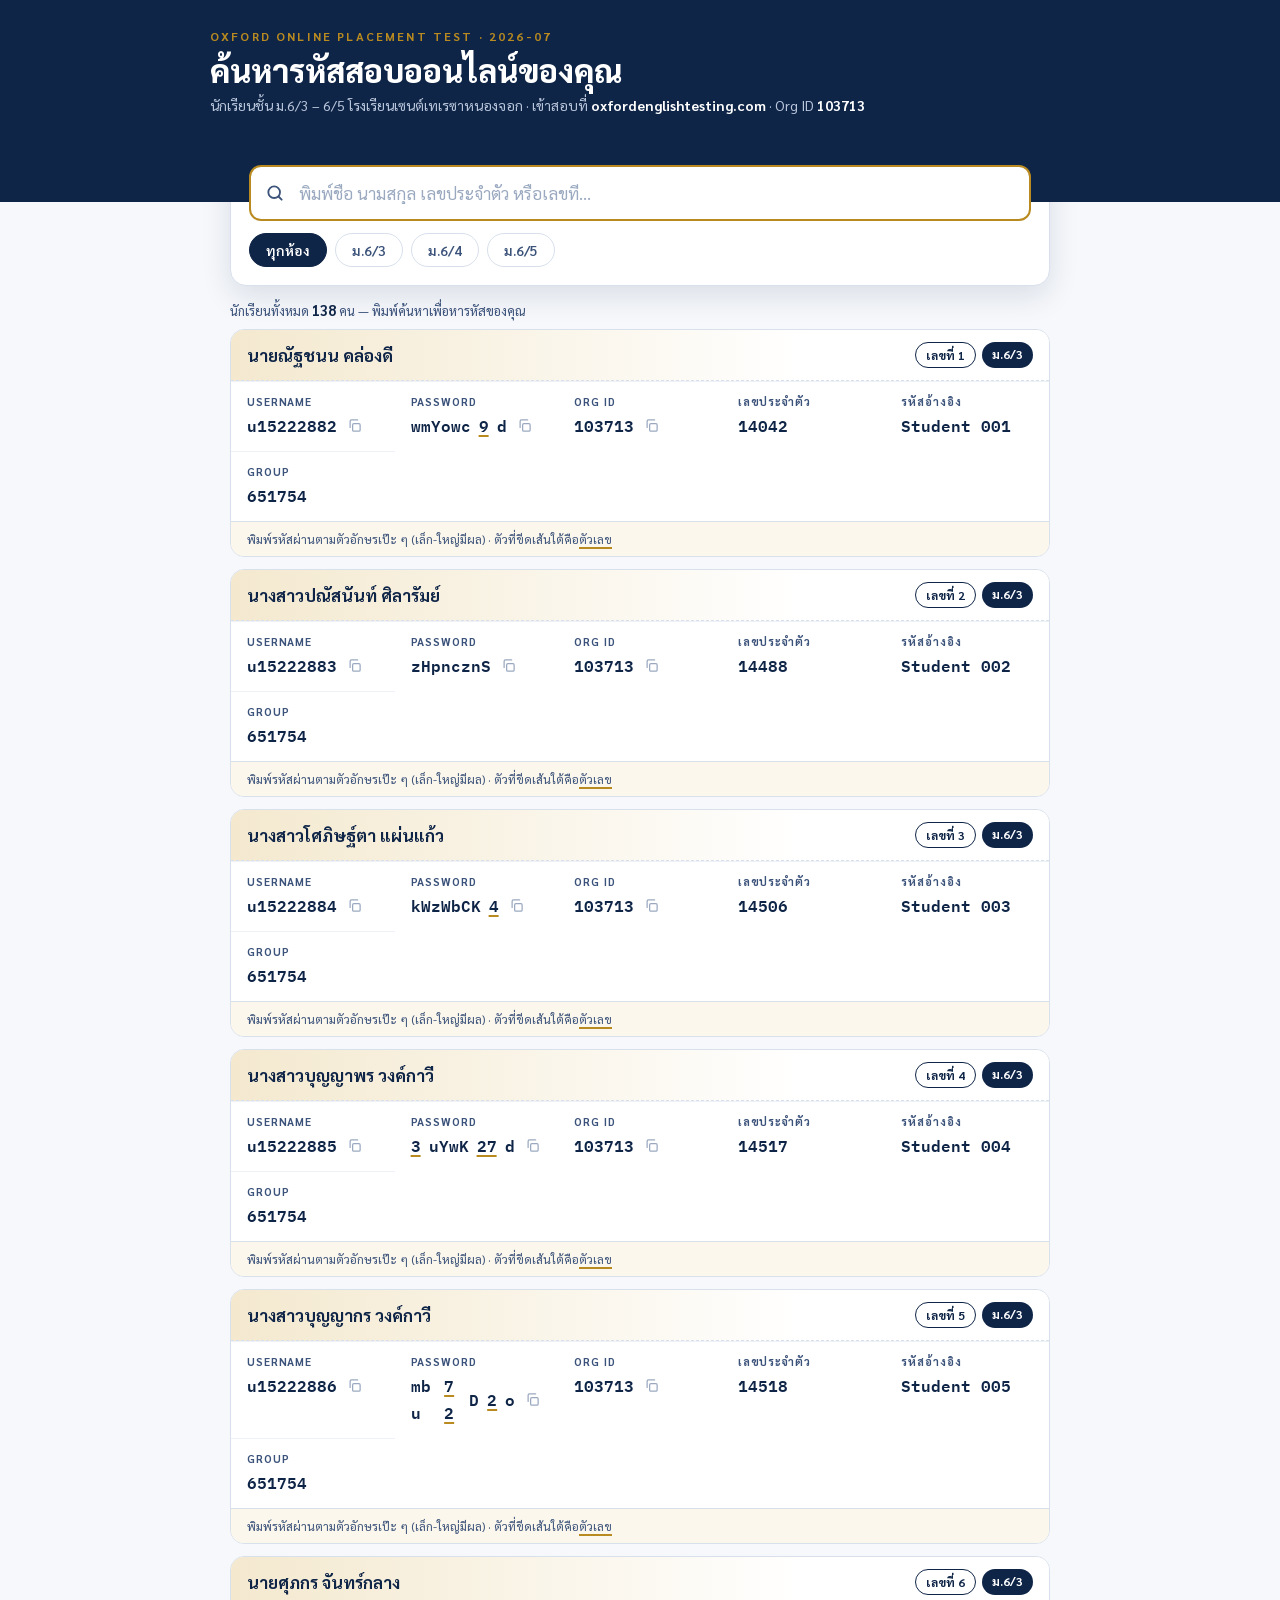
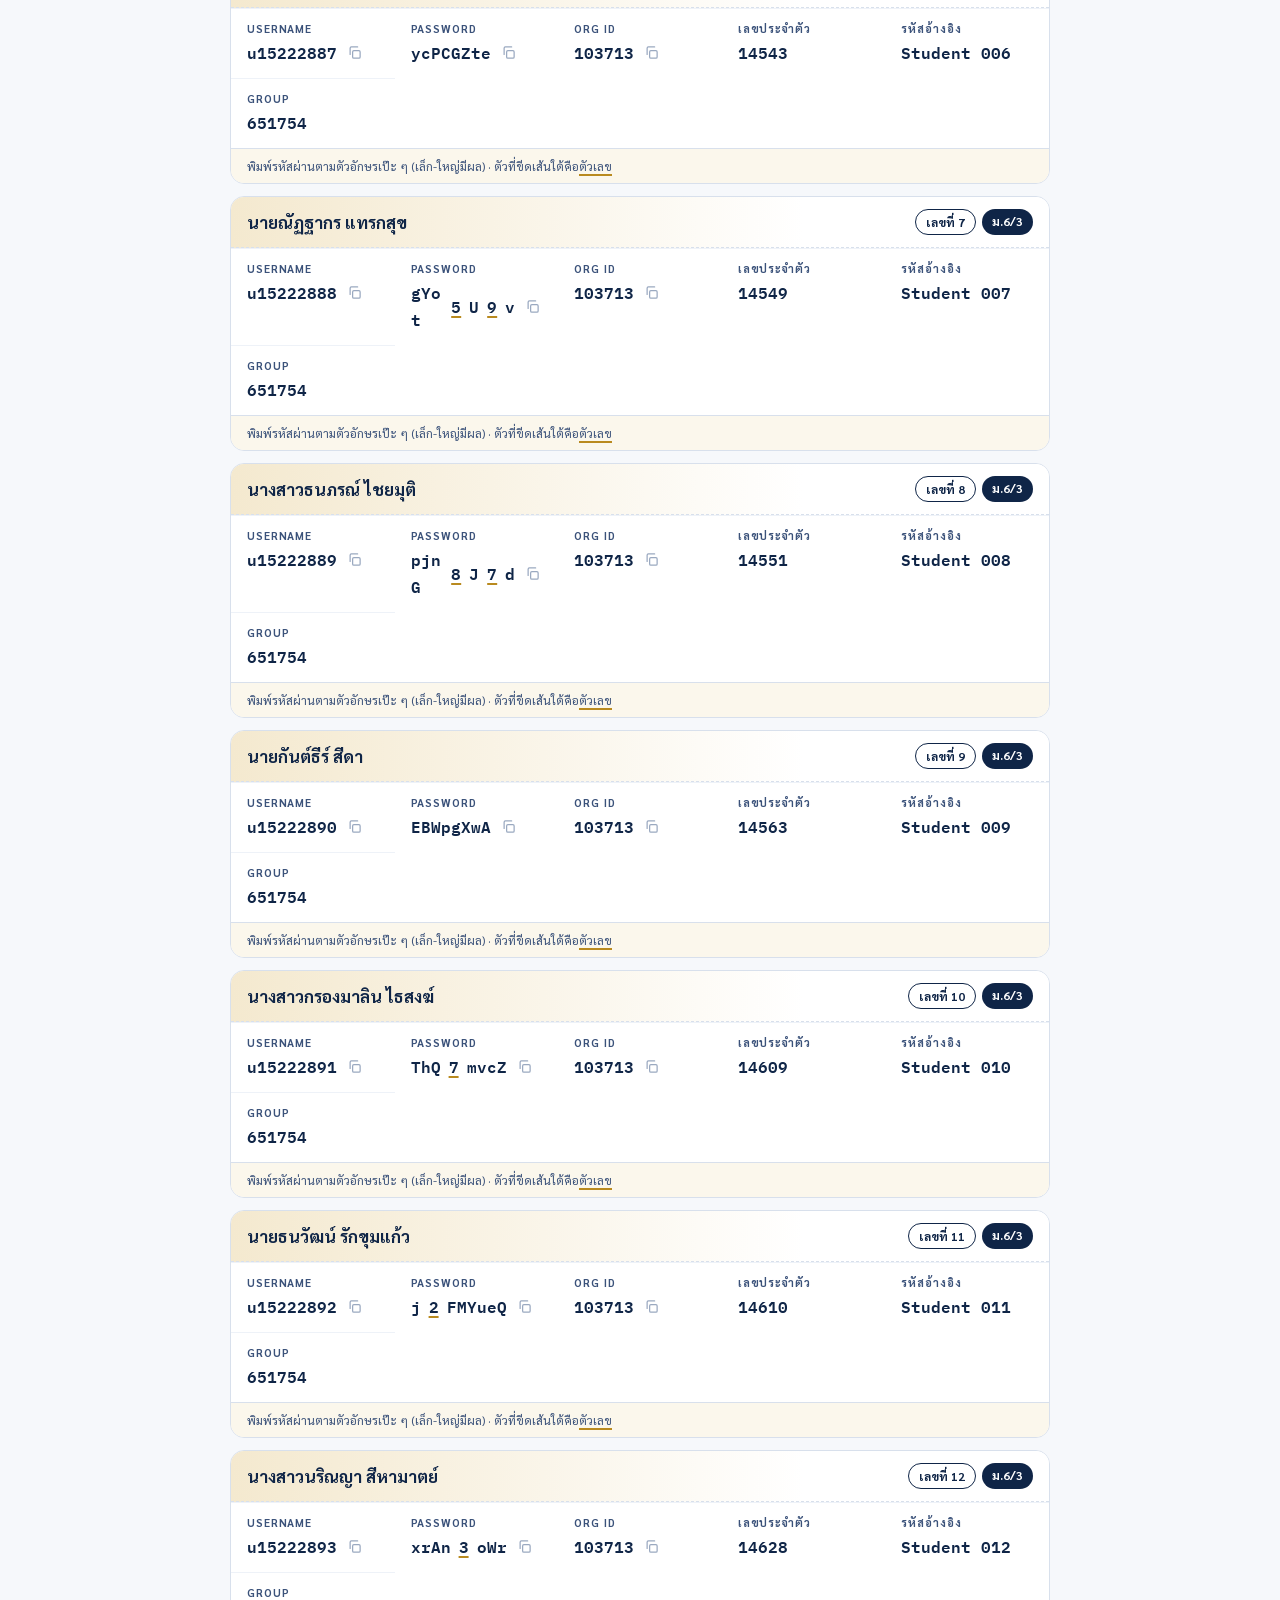
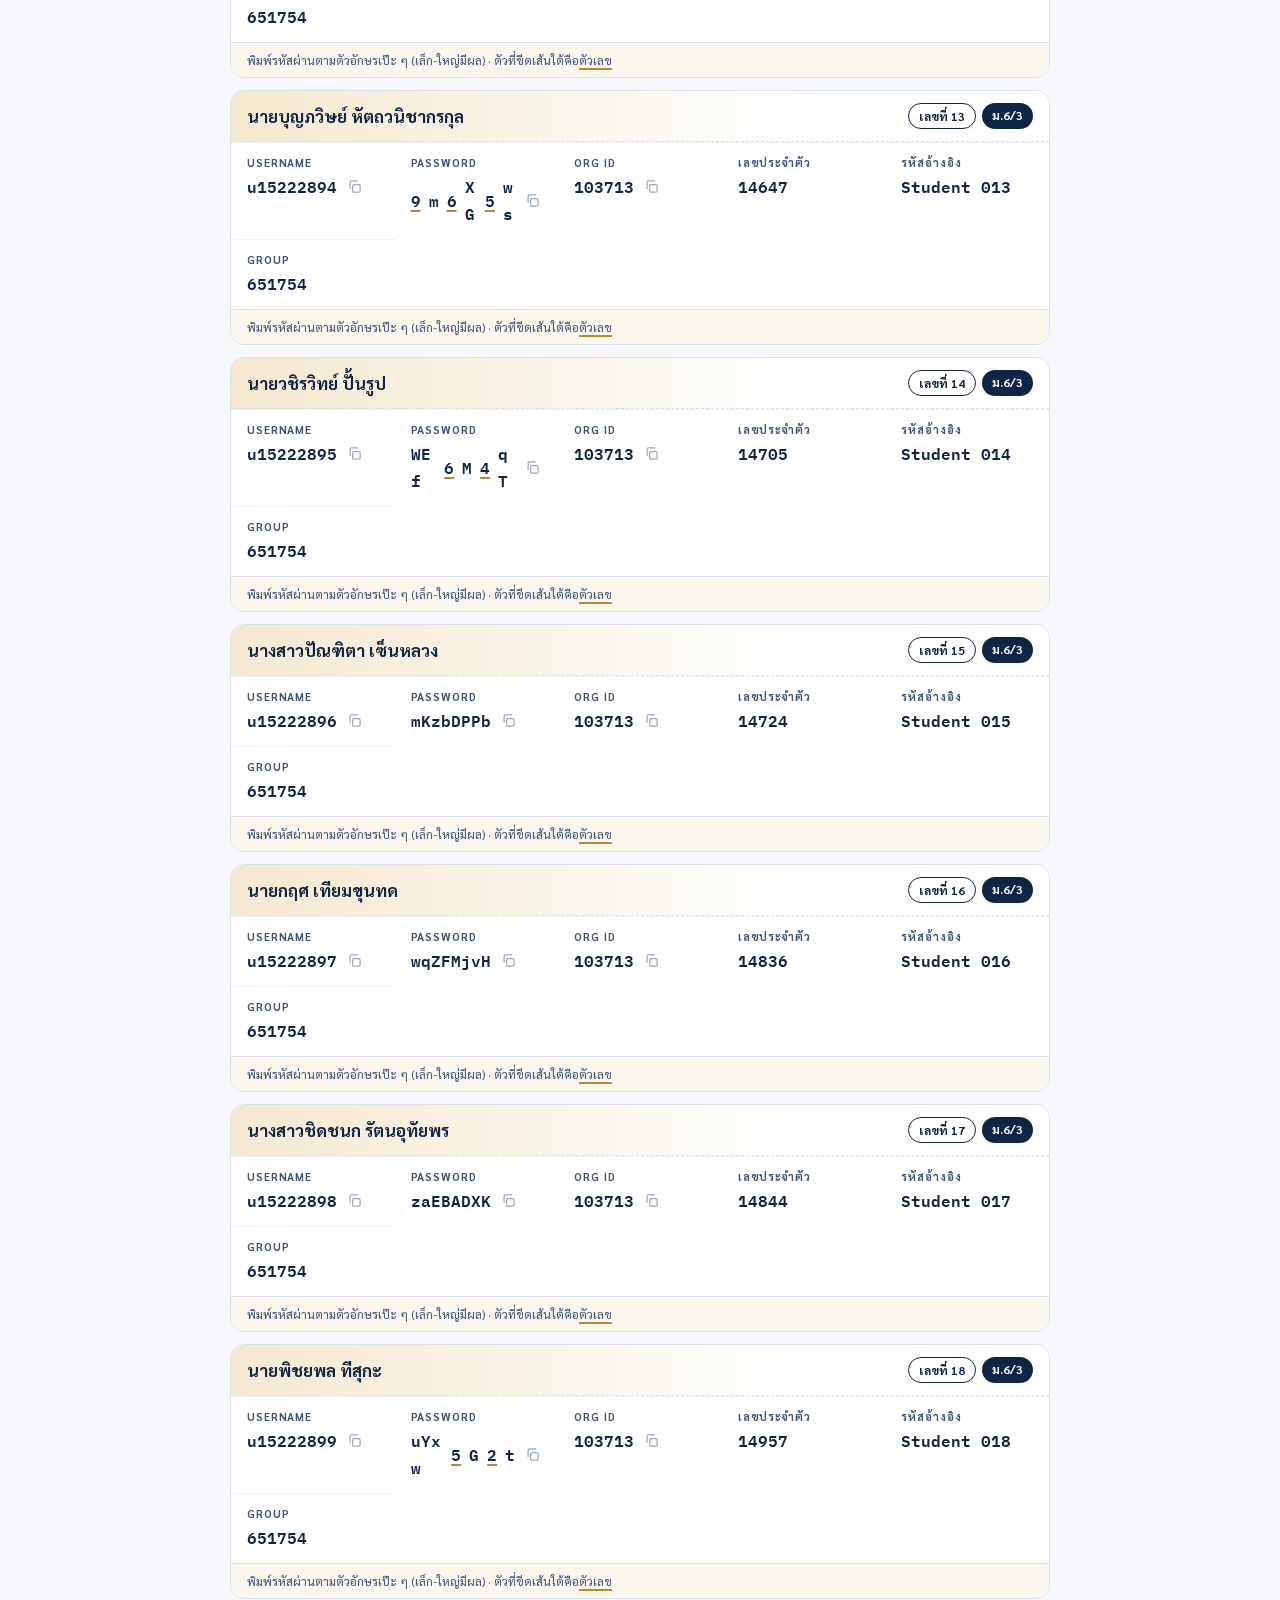
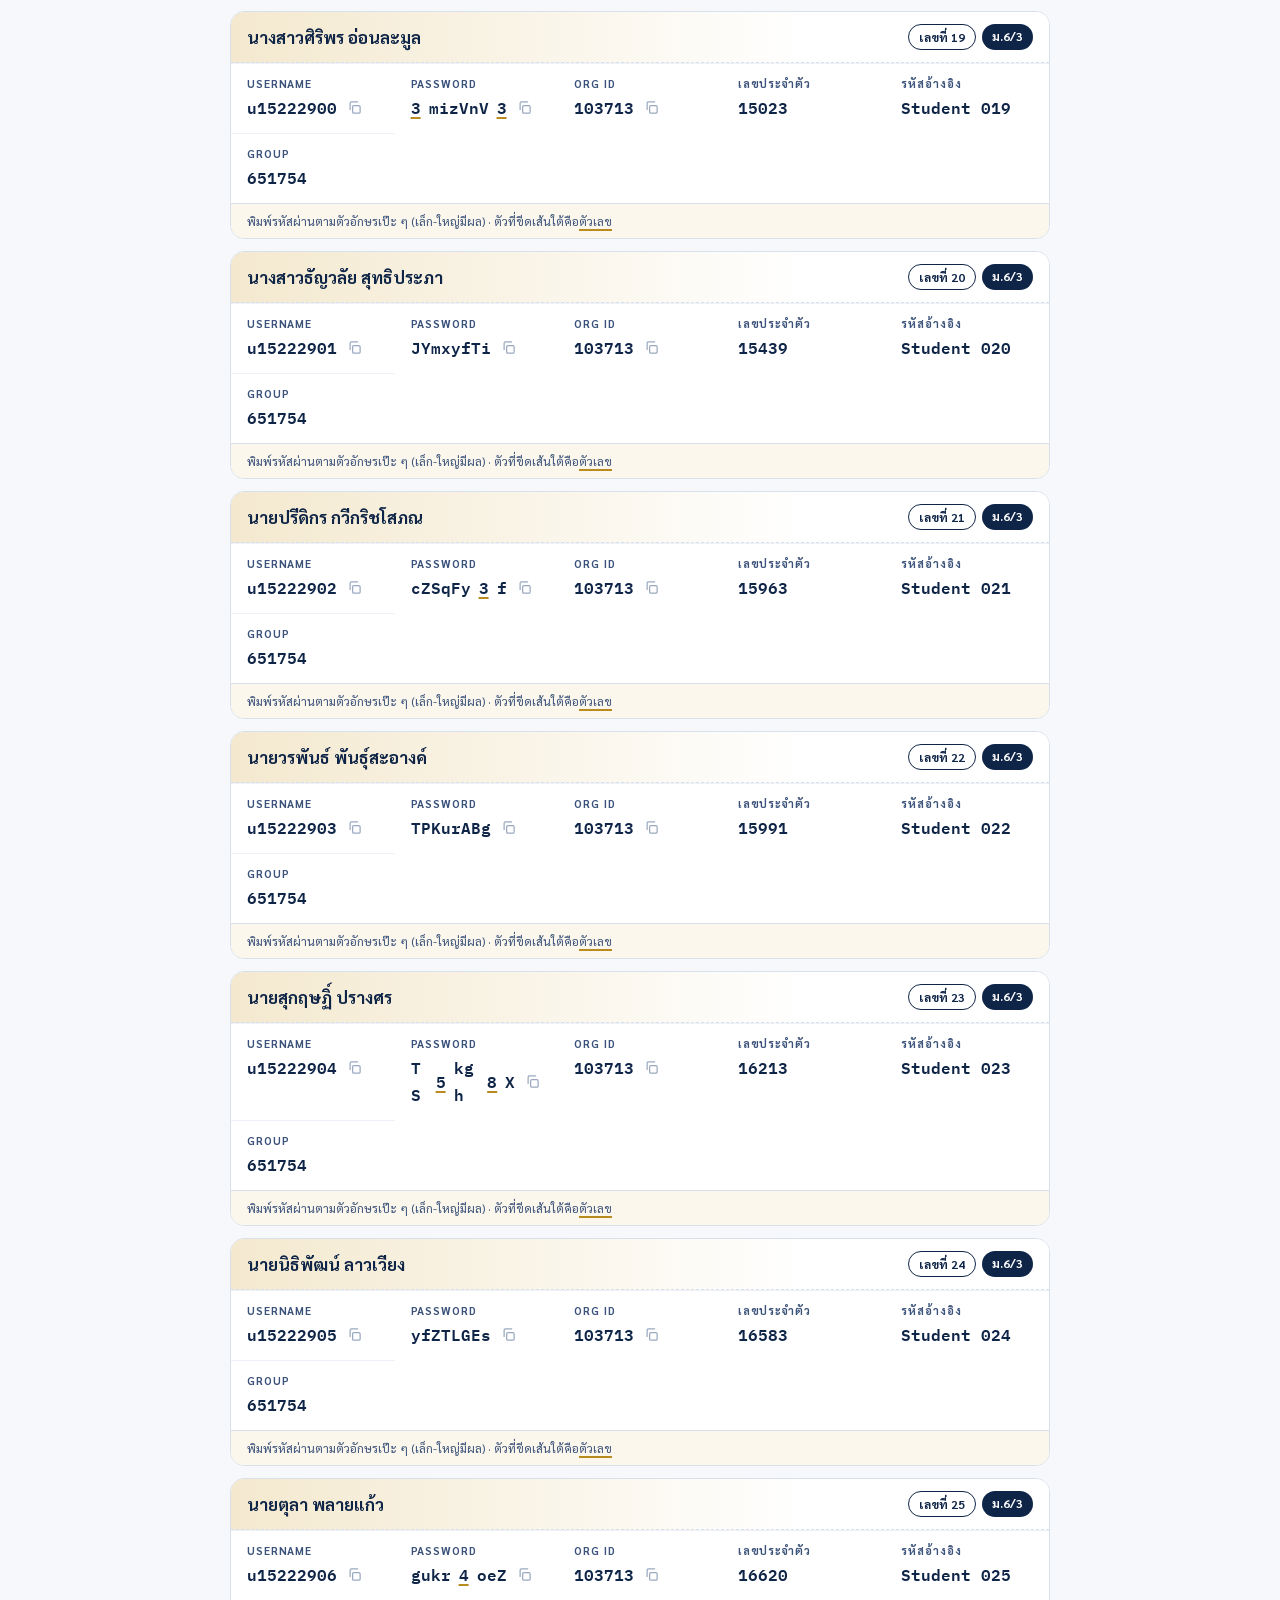
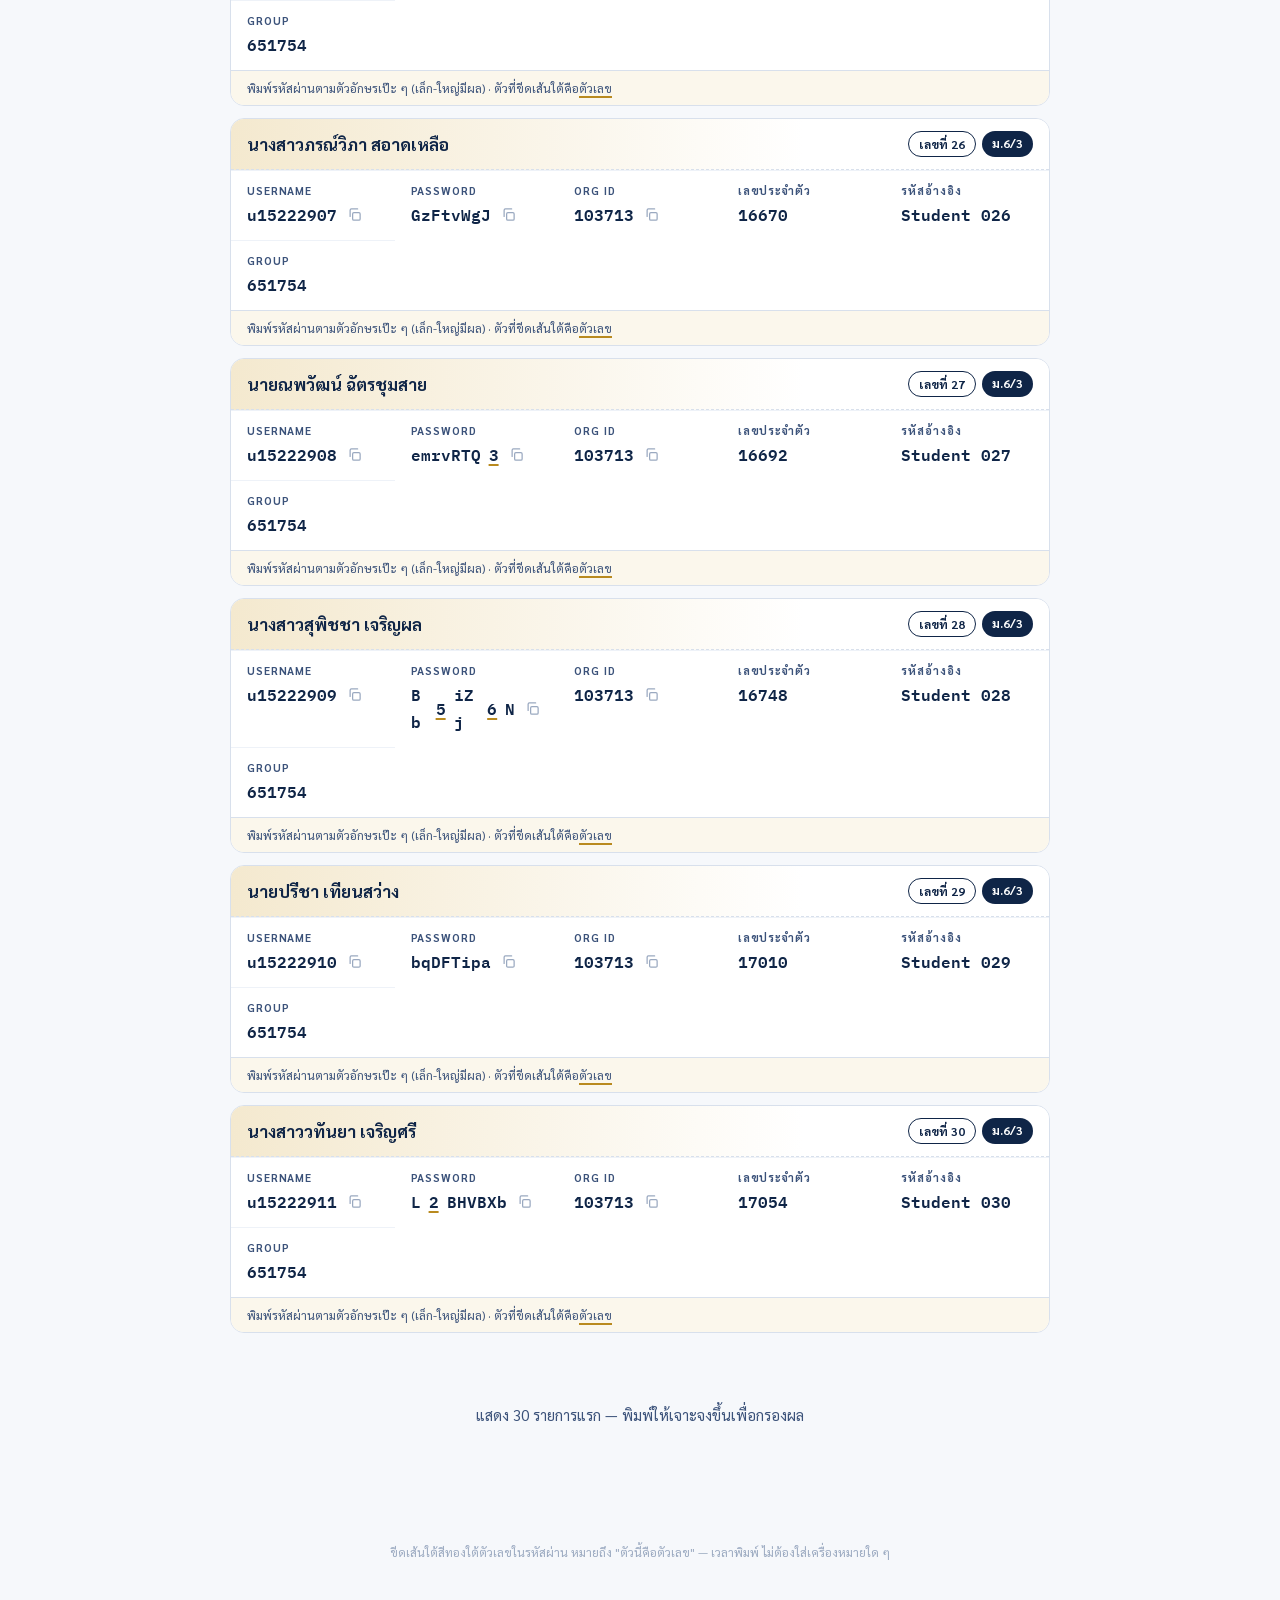
==== index.html @ 0b2f5b89 "Rename index.html.html to index.html" ====
<!DOCTYPE html>
<html lang="th">
<head>
<meta charset="UTF-8">
<meta name="viewport" content="width=device-width, initial-scale=1.0">
<title>ค้นหารหัสสอบออนไลน์ · ม.6 เซนต์เทเรซาหนองจอก</title>
<link rel="preconnect" href="https://fonts.googleapis.com">
<link href="https://fonts.googleapis.com/css2?family=Sarabun:wght@400;500;600;700;800&family=IBM+Plex+Mono:wght@500;600&display=swap" rel="stylesheet">
<style>
:root{
  --ink:#0F2547;         /* deep exam-hall navy */
  --ink-soft:#3B527A;
  --paper:#F6F8FB;       /* cool paper */
  --card:#FFFFFF;
  --line:#D8E0EC;
  --gold:#B98A1F;        /* school crest gold */
  --gold-soft:#F4E9CF;
  --teal:#0E7C7B;        /* status green-teal */
  --mono:'IBM Plex Mono',ui-monospace,monospace;
}
*{margin:0;padding:0;box-sizing:border-box}
body{font-family:'Sarabun',system-ui,sans-serif;background:var(--paper);color:var(--ink);min-height:100vh}
header{background:var(--ink);color:#fff;padding:28px 20px 88px;position:relative}
.head-inner{max-width:860px;margin:0 auto}
.eyebrow{font-size:12px;letter-spacing:.18em;color:var(--gold);font-weight:700;text-transform:uppercase;margin-bottom:6px}
h1{font-size:clamp(22px,4.5vw,32px);font-weight:800;line-height:1.25}
.sub{margin-top:6px;color:#B9C6DC;font-size:14px}
.sub b{color:#fff}
.search-wrap{max-width:860px;margin:-56px auto 0;padding:0 20px}
.search-card{background:var(--card);border:1px solid var(--line);border-radius:16px;box-shadow:0 10px 30px rgba(15,37,71,.12);padding:18px}
.search-box{position:relative}
.search-box svg{position:absolute;left:16px;top:50%;transform:translateY(-50%);color:var(--ink-soft)}
input#q{width:100%;padding:15px 16px 15px 48px;font-size:17px;font-family:inherit;border:2px solid var(--line);border-radius:12px;outline:none;transition:border-color .15s;color:var(--ink)}
input#q:focus{border-color:var(--gold)}
input#q::placeholder{color:#9AA9C0}
.chips{display:flex;gap:8px;margin-top:12px;flex-wrap:wrap}
.chip{border:1.5px solid var(--line);background:#fff;color:var(--ink-soft);border-radius:999px;padding:7px 16px;font-size:14px;font-weight:600;font-family:inherit;cursor:pointer;transition:all .12s}
.chip:hover{border-color:var(--gold)}
.chip.on{background:var(--ink);border-color:var(--ink);color:#fff}
.meta{max-width:860px;margin:14px auto 0;padding:0 20px;display:flex;justify-content:space-between;align-items:baseline}
.count{font-size:13px;color:var(--ink-soft)}
.count b{color:var(--ink);font-size:15px}
main{max-width:860px;margin:10px auto 60px;padding:0 20px;display:grid;gap:12px}
/* result = exam slip */
.slip{background:var(--card);border:1px solid var(--line);border-radius:14px;overflow:hidden;animation:pop .18s ease}
@keyframes pop{from{opacity:0;transform:translateY(4px)}to{opacity:1;transform:none}}
.slip-top{display:flex;justify-content:space-between;align-items:center;gap:10px;padding:12px 16px;background:linear-gradient(to right,var(--gold-soft),#fff 70%);border-bottom:1px dashed var(--line)}
.who{font-size:17px;font-weight:700}
.tags{display:flex;gap:6px;flex-shrink:0}
.tag{font-size:12px;font-weight:700;padding:4px 10px;border-radius:999px;background:var(--ink);color:#fff;white-space:nowrap}
.tag.no{background:#fff;color:var(--ink);border:1.5px solid var(--ink)}
.slip-body{display:grid;grid-template-columns:repeat(auto-fit,minmax(150px,1fr));gap:0}
.field{padding:12px 16px;border-top:1px solid #EEF2F8}
.field .lbl{font-size:11px;letter-spacing:.08em;text-transform:uppercase;color:var(--ink-soft);font-weight:700;margin-bottom:3px}
.field .val{font-family:var(--mono);font-size:16px;font-weight:600;word-break:break-all;display:flex;align-items:center;gap:8px}
.val u{text-decoration-color:var(--gold);text-decoration-thickness:2px;text-underline-offset:3px}
.copy{border:none;background:none;cursor:pointer;color:#9AA9C0;padding:2px;border-radius:6px;display:inline-flex;transition:color .12s}
.copy:hover{color:var(--gold)}
.copy.done{color:var(--teal)}
.hint{font-size:12px;color:var(--ink-soft);padding:9px 16px;background:#FBF7EC;border-top:1px solid var(--line)}
.hint u{text-decoration-color:var(--gold);text-decoration-thickness:2px;text-underline-offset:3px}
.empty{text-align:center;padding:60px 20px;color:var(--ink-soft)}
.empty .big{font-size:40px;margin-bottom:10px}
.empty p{font-size:15px}
footer{text-align:center;font-size:12px;color:#9AA9C0;padding:0 20px 40px}
footer a{color:var(--ink-soft)}
@media (prefers-reduced-motion:reduce){.slip{animation:none}}
@media (max-width:520px){
  .slip-top{flex-direction:column;align-items:flex-start}
  .slip-body{grid-template-columns:1fr 1fr}
}
</style>
</head>
<body>
<header>
  <div class="head-inner">
    <div class="eyebrow">Oxford Online Placement Test · 2026-07</div>
    <h1>ค้นหารหัสสอบออนไลน์ของคุณ</h1>
    <div class="sub">นักเรียนชั้น ม.6/3 – 6/5 โรงเรียนเซนต์เทเรซาหนองจอก · เข้าสอบที่ <b>oxfordenglishtesting.com</b> · Org ID <b>103713</b></div>
  </div>
</header>

<div class="search-wrap">
  <div class="search-card">
    <div class="search-box">
      <svg width="20" height="20" viewBox="0 0 24 24" fill="none" stroke="currentColor" stroke-width="2.2" stroke-linecap="round"><circle cx="11" cy="11" r="7"/><path d="m20 20-3.5-3.5"/></svg>
      <input id="q" type="search" placeholder="พิมพ์ชื่อ นามสกุล เลขประจำตัว หรือเลขที่…" autocomplete="off" autofocus>
    </div>
    <div class="chips" id="chips">
      <button class="chip on" data-room="">ทุกห้อง</button>
      <button class="chip" data-room="ม.6/3">ม.6/3</button>
      <button class="chip" data-room="ม.6/4">ม.6/4</button>
      <button class="chip" data-room="ม.6/5">ม.6/5</button>
    </div>
  </div>
</div>

<div class="meta"><div class="count" id="count"></div></div>
<main id="results"></main>
<footer>ขีดเส้นใต้สีทองใต้ตัวเลขในรหัสผ่าน หมายถึง "ตัวนี้คือตัวเลข" — เวลาพิมพ์ ไม่ต้องใส่เครื่องหมายใด ๆ</footer>

<script>
const DATA = [{"room": "ม.6/3", "no": 1, "ref": "Student 001", "group": "651754", "user": "u15222882", "pwd": "wmYowc9d", "org": "103713", "sid": "14042", "name": "นายณัฐชนน", "surname": "คล่องดี"}, {"room": "ม.6/3", "no": 2, "ref": "Student 002", "group": "651754", "user": "u15222883", "pwd": "zHpncznS", "org": "103713", "sid": "14488", "name": "นางสาวปณัสนันท์", "surname": "ศิลารัมย์"}, {"room": "ม.6/3", "no": 3, "ref": "Student 003", "group": "651754", "user": "u15222884", "pwd": "kWzWbCK4", "org": "103713", "sid": "14506", "name": "นางสาวโศภิษฐ์ตา", "surname": "แผ่นแก้ว"}, {"room": "ม.6/3", "no": 4, "ref": "Student 004", "group": "651754", "user": "u15222885", "pwd": "3uYwK27d", "org": "103713", "sid": "14517", "name": "นางสาวบุญญาพร", "surname": "วงค์กาวี"}, {"room": "ม.6/3", "no": 5, "ref": "Student 005", "group": "651754", "user": "u15222886", "pwd": "mbu72D2o", "org": "103713", "sid": "14518", "name": "นางสาวบุญญากร", "surname": "วงค์กาวี"}, {"room": "ม.6/3", "no": 6, "ref": "Student 006", "group": "651754", "user": "u15222887", "pwd": "ycPCGZte", "org": "103713", "sid": "14543", "name": "นายศุภกร", "surname": "จันทร์กลาง"}, {"room": "ม.6/3", "no": 7, "ref": "Student 007", "group": "651754", "user": "u15222888", "pwd": "gYot5U9v", "org": "103713", "sid": "14549", "name": "นายณัฏฐากร", "surname": "แทรกสุข"}, {"room": "ม.6/3", "no": 8, "ref": "Student 008", "group": "651754", "user": "u15222889", "pwd": "pjnG8J7d", "org": "103713", "sid": "14551", "name": "นางสาวธนภรณ์", "surname": "ไชยมุติ"}, {"room": "ม.6/3", "no": 9, "ref": "Student 009", "group": "651754", "user": "u15222890", "pwd": "EBWpgXwA", "org": "103713", "sid": "14563", "name": "นายกันต์ธีร์", "surname": "สีดา"}, {"room": "ม.6/3", "no": 10, "ref": "Student 010", "group": "651754", "user": "u15222891", "pwd": "ThQ7mvcZ", "org": "103713", "sid": "14609", "name": "นางสาวกรองมาลิน", "surname": "ไธสงฆ์"}, {"room": "ม.6/3", "no": 11, "ref": "Student 011", "group": "651754", "user": "u15222892", "pwd": "j2FMYueQ", "org": "103713", "sid": "14610", "name": "นายธนวัฒน์", "surname": "รักขุมแก้ว"}, {"room": "ม.6/3", "no": 12, "ref": "Student 012", "group": "651754", "user": "u15222893", "pwd": "xrAn3oWr", "org": "103713", "sid": "14628", "name": "นางสาวนริณญา", "surname": "สีหามาตย์"}, {"room": "ม.6/3", "no": 13, "ref": "Student 013", "group": "651754", "user": "u15222894", "pwd": "9m6XG5ws", "org": "103713", "sid": "14647", "name": "นายบุญภวิษย์", "surname": "หัตถวนิชากรกุล"}, {"room": "ม.6/3", "no": 14, "ref": "Student 014", "group": "651754", "user": "u15222895", "pwd": "WEf6M4qT", "org": "103713", "sid": "14705", "name": "นายวชิรวิทย์", "surname": "ปั้นรูป"}, {"room": "ม.6/3", "no": 15, "ref": "Student 015", "group": "651754", "user": "u15222896", "pwd": "mKzbDPPb", "org": "103713", "sid": "14724", "name": "นางสาวปัณฑิตา", "surname": "เซ็นหลวง"}, {"room": "ม.6/3", "no": 16, "ref": "Student 016", "group": "651754", "user": "u15222897", "pwd": "wqZFMjvH", "org": "103713", "sid": "14836", "name": "นายกฤศ", "surname": "เทียมขุนทด"}, {"room": "ม.6/3", "no": 17, "ref": "Student 017", "group": "651754", "user": "u15222898", "pwd": "zaEBADXK", "org": "103713", "sid": "14844", "name": "นางสาวชิดชนก", "surname": "รัตนอุทัยพร"}, {"room": "ม.6/3", "no": 18, "ref": "Student 018", "group": "651754", "user": "u15222899", "pwd": "uYxw5G2t", "org": "103713", "sid": "14957", "name": "นายพิชยพล", "surname": "ทีสุกะ"}, {"room": "ม.6/3", "no": 19, "ref": "Student 019", "group": "651754", "user": "u15222900", "pwd": "3mizVnV3", "org": "103713", "sid": "15023", "name": "นางสาวศิริพร", "surname": "อ่อนละมูล"}, {"room": "ม.6/3", "no": 20, "ref": "Student 020", "group": "651754", "user": "u15222901", "pwd": "JYmxyfTi", "org": "103713", "sid": "15439", "name": "นางสาวธัญวลัย", "surname": "สุทธิประภา"}, {"room": "ม.6/3", "no": 21, "ref": "Student 021", "group": "651754", "user": "u15222902", "pwd": "cZSqFy3f", "org": "103713", "sid": "15963", "name": "นายปรีดิกร", "surname": "กวีกริชโสภณ"}, {"room": "ม.6/3", "no": 22, "ref": "Student 022", "group": "651754", "user": "u15222903", "pwd": "TPKurABg", "org": "103713", "sid": "15991", "name": "นายวรพันธ์", "surname": "พันธุ์สะอางค์"}, {"room": "ม.6/3", "no": 23, "ref": "Student 023", "group": "651754", "user": "u15222904", "pwd": "TS5kgh8X", "org": "103713", "sid": "16213", "name": "นายสุกฤษฏิ์", "surname": "ปรางศร"}, {"room": "ม.6/3", "no": 24, "ref": "Student 024", "group": "651754", "user": "u15222905", "pwd": "yfZTLGEs", "org": "103713", "sid": "16583", "name": "นายนิธิพัฒน์", "surname": "ลาวเวียง"}, {"room": "ม.6/3", "no": 25, "ref": "Student 025", "group": "651754", "user": "u15222906", "pwd": "gukr4oeZ", "org": "103713", "sid": "16620", "name": "นายตุลา", "surname": "พลายแก้ว"}, {"room": "ม.6/3", "no": 26, "ref": "Student 026", "group": "651754", "user": "u15222907", "pwd": "GzFtvWgJ", "org": "103713", "sid": "16670", "name": "นางสาวภรณ์วิภา", "surname": "สอาดเหลือ"}, {"room": "ม.6/3", "no": 27, "ref": "Student 027", "group": "651754", "user": "u15222908", "pwd": "emrvRTQ3", "org": "103713", "sid": "16692", "name": "นายณพวัฒน์", "surname": "ฉัตรชุมสาย"}, {"room": "ม.6/3", "no": 28, "ref": "Student 028", "group": "651754", "user": "u15222909", "pwd": "Bb5iZj6N", "org": "103713", "sid": "16748", "name": "นางสาวสุพิชชา", "surname": "เจริญผล"}, {"room": "ม.6/3", "no": 29, "ref": "Student 029", "group": "651754", "user": "u15222910", "pwd": "bqDFTipa", "org": "103713", "sid": "17010", "name": "นายปรีชา", "surname": "เทียนสว่าง"}, {"room": "ม.6/3", "no": 30, "ref": "Student 030", "group": "651754", "user": "u15222911", "pwd": "L2BHVBXb", "org": "103713", "sid": "17054", "name": "นางสาววทันยา", "surname": "เจริญศรี"}, {"room": "ม.6/3", "no": 31, "ref": "Student 031", "group": "651754", "user": "u15222912", "pwd": "G4L8itZS", "org": "103713", "sid": "17544", "name": "นายชัชนันท์", "surname": "ยาวิชัย"}, {"room": "ม.6/3", "no": 32, "ref": "Student 032", "group": "651754", "user": "u15222913", "pwd": "bEmvmBaz", "org": "103713", "sid": "17549", "name": "นายอิษวัต", "surname": "เพชรปราณี"}, {"room": "ม.6/3", "no": 33, "ref": "Student 033", "group": "651754", "user": "u15222914", "pwd": "xrhkFp6Z", "org": "103713", "sid": "18358", "name": "นางสาวอพินญา", "surname": "พุกแดง"}, {"room": "ม.6/3", "no": 34, "ref": "Student 034", "group": "651754", "user": "u15222915", "pwd": "VnC2cp8S", "org": "103713", "sid": "18451", "name": "นายวรากร", "surname": "ต๊ะวิกา"}, {"room": "ม.6/3", "no": 35, "ref": "Student 035", "group": "651754", "user": "u15222916", "pwd": "jK9iUX2R", "org": "103713", "sid": "18485", "name": "นายปวรุฒม์", "surname": "เปลื้องทุกข์"}, {"room": "ม.6/3", "no": 36, "ref": "Student 036", "group": "651754", "user": "u15222917", "pwd": "7zeSDk7T", "org": "103713", "sid": "18535", "name": "นายวรภัทร", "surname": "วันทาสุข"}, {"room": "ม.6/3", "no": 37, "ref": "Student 037", "group": "651754", "user": "u15222918", "pwd": "DikkYBK7", "org": "103713", "sid": "18581", "name": "นายธีรวัฒน์", "surname": "เนตรวงศ์"}, {"room": "ม.6/3", "no": 38, "ref": "Student 038", "group": "651754", "user": "u15222919", "pwd": "DYW4rKNB", "org": "103713", "sid": "18610", "name": "นายคมเพชร", "surname": "มุ่งรัดกลาง"}, {"room": "ม.6/3", "no": 39, "ref": "Student 039", "group": "651754", "user": "u15222920", "pwd": "sphi3w7D", "org": "103713", "sid": "19115", "name": "นางสาวปภาวรินทร์", "surname": "อาทิตย์ตั้ง"}, {"room": "ม.6/3", "no": 40, "ref": "Student 040", "group": "651754", "user": "u15222921", "pwd": "mGTuhFVk", "org": "103713", "sid": "19741", "name": "นางสาวพัชริกา", "surname": "คุณสมบัติเจริญ"}, {"room": "ม.6/3", "no": 41, "ref": "Student 041", "group": "651754", "user": "u15222922", "pwd": "VL96cHQo", "org": "103713", "sid": "19799", "name": "นางสาวธัญชนก", "surname": "ศรีมงคลภากุล"}, {"room": "ม.6/3", "no": 42, "ref": "Student 042", "group": "651754", "user": "u15222923", "pwd": "jcLUqqx3", "org": "103713", "sid": "19985", "name": "นางสาวณัฐกานต์", "surname": "เฟื่องสินธุ์"}, {"room": "ม.6/3", "no": 43, "ref": "Student 043", "group": "651754", "user": "u15222924", "pwd": "RRTgckq6", "org": "103713", "sid": "20079", "name": "นางสาววนิดา", "surname": "ปลั่งกลาง"}, {"room": "ม.6/4", "no": 1, "ref": "Student 001", "group": "651755", "user": "u15222925", "pwd": "k9bfvLR9", "org": "103713", "sid": "14199", "name": "นายธีระเมธ", "surname": "กลิ่นสุคนธ์"}, {"room": "ม.6/4", "no": 2, "ref": "Student 002", "group": "651755", "user": "u15222926", "pwd": "LPkzWqJP", "org": "103713", "sid": "14498", "name": "นายธนเสฏฐ์", "surname": "นันทพิเชษฐกุล"}, {"room": "ม.6/4", "no": 3, "ref": "Student 003", "group": "651755", "user": "u15222927", "pwd": "mXpRmqYy", "org": "103713", "sid": "14502", "name": "นายณัฐภน", "surname": "คงจันทร์"}, {"room": "ม.6/4", "no": 4, "ref": "Student 004", "group": "651755", "user": "u15222928", "pwd": "bzD4Si5u", "org": "103713", "sid": "14526", "name": "นางสาวภูริชญา", "surname": "กระสอบทอง"}, {"room": "ม.6/4", "no": 5, "ref": "Student 005", "group": "651755", "user": "u15222929", "pwd": "7ecsQ44k", "org": "103713", "sid": "14565", "name": "นายชยพล", "surname": "คงธัญญงาม"}, {"room": "ม.6/4", "no": 6, "ref": "Student 006", "group": "651755", "user": "u15222930", "pwd": "ABwj94Eo", "org": "103713", "sid": "14581", "name": "นายณัฐชนนท์", "surname": "ชมภูทีป"}, {"room": "ม.6/4", "no": 7, "ref": "Student 007", "group": "651755", "user": "u15222931", "pwd": "zDuNsQqg", "org": "103713", "sid": "14615", "name": "นางสาวบุณณดา", "surname": "มั่นคง"}, {"room": "ม.6/4", "no": 8, "ref": "Student 008", "group": "651755", "user": "u15222932", "pwd": "uqojkeuM", "org": "103713", "sid": "14632", "name": "นายศุภวิชญ์", "surname": "ตระโกสุม"}, {"room": "ม.6/4", "no": 9, "ref": "Student 009", "group": "651755", "user": "u15222933", "pwd": "PdEzfqBF", "org": "103713", "sid": "14699", "name": "นายภัทรพล", "surname": "สุดใจ"}, {"room": "ม.6/4", "no": 10, "ref": "Student 010", "group": "651755", "user": "u15222934", "pwd": "pwAGuAcb", "org": "103713", "sid": "14708", "name": "นายพลกูล", "surname": "บุตรวงศ์"}, {"room": "ม.6/4", "no": 11, "ref": "Student 011", "group": "651755", "user": "u15222935", "pwd": "T9KSQecE", "org": "103713", "sid": "14723", "name": "นางสาวนริศรา", "surname": "เจริญวงษ์"}, {"room": "ม.6/4", "no": 12, "ref": "Student 012", "group": "651755", "user": "u15222936", "pwd": "UBYuxsGd", "org": "103713", "sid": "14797", "name": "นางสาวอริสรา", "surname": "อิสรานุวัฒน์"}, {"room": "ม.6/4", "no": 13, "ref": "Student 013", "group": "651755", "user": "u15222937", "pwd": "KaNbpxES", "org": "103713", "sid": "14800", "name": "นางสาวปุณญวีร์", "surname": "เลาะห์มิน"}, {"room": "ม.6/4", "no": 14, "ref": "Student 014", "group": "651755", "user": "u15222938", "pwd": "79fVYAFc", "org": "103713", "sid": "14893", "name": "นางสาวจิรัสยา", "surname": "ชนะบุญ"}, {"room": "ม.6/4", "no": 15, "ref": "Student 015", "group": "651755", "user": "u15222939", "pwd": "R9mp79Tv", "org": "103713", "sid": "14903", "name": "นางสาวญาณิศา", "surname": "ศรีลาศักดิ์"}, {"room": "ม.6/4", "no": 16, "ref": "Student 016", "group": "651755", "user": "u15222940", "pwd": "SGJfsJzM", "org": "103713", "sid": "15234", "name": "นายพลวัฒน์", "surname": "คาโรจะ"}, {"room": "ม.6/4", "no": 17, "ref": "Student 017", "group": "651755", "user": "u15222941", "pwd": "GVfUnUeE", "org": "103713", "sid": "15240", "name": "นายวีรภัทร", "surname": "ภานุศรี"}, {"room": "ม.6/4", "no": 18, "ref": "Student 018", "group": "651755", "user": "u15222942", "pwd": "qEvNuGi4", "org": "103713", "sid": "15481", "name": "นายสหรัฐ", "surname": "ชะลำ"}, {"room": "ม.6/4", "no": 19, "ref": "Student 019", "group": "651755", "user": "u15222943", "pwd": "GtPT9Gqp", "org": "103713", "sid": "16156", "name": "นายพฤกษกร", "surname": "ราศรี"}, {"room": "ม.6/4", "no": 20, "ref": "Student 020", "group": "651755", "user": "u15222944", "pwd": "Y346bsxt", "org": "103713", "sid": "16161", "name": "นางสาวเมธาพร", "surname": "วงษ์พันธุ์"}, {"room": "ม.6/4", "no": 21, "ref": "Student 021", "group": "651755", "user": "u15222945", "pwd": "Z2z9px6P", "org": "103713", "sid": "16173", "name": "นางสาวธัญทิพย์", "surname": "คงสพสิน"}, {"room": "ม.6/4", "no": 22, "ref": "Student 022", "group": "651755", "user": "u15222946", "pwd": "V5QvpSBM", "org": "103713", "sid": "16181", "name": "นายพีรภัฒน์", "surname": "ปลื้มใจ"}, {"room": "ม.6/4", "no": 23, "ref": "Student 023", "group": "651755", "user": "u15222947", "pwd": "68JYLVNz", "org": "103713", "sid": "16266", "name": "นายมานุชาธิป", "surname": "มลารัตน์"}, {"room": "ม.6/4", "no": 24, "ref": "Student 024", "group": "651755", "user": "u15222948", "pwd": "jjNqPp9b", "org": "103713", "sid": "16306", "name": "นางสาววิจิตรตา", "surname": "มังกรวงษ์"}, {"room": "ม.6/4", "no": 25, "ref": "Student 025", "group": "651755", "user": "u15222949", "pwd": "xrFXMoh2", "org": "103713", "sid": "16519", "name": "นางสาวปองปุนย์", "surname": "เกียรติวารินทร์"}, {"room": "ม.6/4", "no": 26, "ref": "Student 026", "group": "651755", "user": "u15222950", "pwd": "oBZamsPN", "org": "103713", "sid": "16691", "name": "นายณพวิทย์", "surname": "ฉัตรชุมสาย"}, {"room": "ม.6/4", "no": 27, "ref": "Student 027", "group": "651755", "user": "u15222951", "pwd": "SZFBwvjA", "org": "103713", "sid": "16907", "name": "นางสาวฐิดากาญจน์", "surname": "กลิ่นจันทร์กลั่น"}, {"room": "ม.6/4", "no": 28, "ref": "Student 028", "group": "651755", "user": "u15222952", "pwd": "KWEySyZt", "org": "103713", "sid": "17150", "name": "นายพีรวิชญ์", "surname": "บินอับดุลเลาะ"}, {"room": "ม.6/4", "no": 29, "ref": "Student 029", "group": "651755", "user": "u15222953", "pwd": "AJPjTF2g", "org": "103713", "sid": "17199", "name": "นายจิรเจษฎ์", "surname": "เพ็ญภักดิ์"}, {"room": "ม.6/4", "no": 30, "ref": "Student 030", "group": "651755", "user": "u15222954", "pwd": "VHSy3ENT", "org": "103713", "sid": "17332", "name": "นายภัทพณ", "surname": "อยู่เปี่ยม"}, {"room": "ม.6/4", "no": 31, "ref": "Student 031", "group": "651755", "user": "u15222955", "pwd": "vy8NaDsM", "org": "103713", "sid": "17809", "name": "นายกฤตภาส", "surname": "จันทร์เพ็ญ"}, {"room": "ม.6/4", "no": 32, "ref": "Student 032", "group": "651755", "user": "u15222956", "pwd": "tc3fqJLR", "org": "103713", "sid": "18030", "name": "นายธราเทพ", "surname": "คูณภักดี"}, {"room": "ม.6/4", "no": 33, "ref": "Student 033", "group": "651755", "user": "u15222957", "pwd": "pr92kEqY", "org": "103713", "sid": "18223", "name": "นายรวิกร", "surname": "วรรณทอง"}, {"room": "ม.6/4", "no": 34, "ref": "Student 034", "group": "651755", "user": "u15222958", "pwd": "H9bANhsf", "org": "103713", "sid": "18322", "name": "นายพชรวินท์", "surname": "เพ็ญราชา"}, {"room": "ม.6/4", "no": 35, "ref": "Student 035", "group": "651755", "user": "u15222959", "pwd": "H72FntBG", "org": "103713", "sid": "18323", "name": "นางสาวพลอยไพลิน", "surname": "เทียนมณี"}, {"room": "ม.6/4", "no": 36, "ref": "Student 036", "group": "651755", "user": "u15222960", "pwd": "5K5EjXky", "org": "103713", "sid": "18423", "name": "นางสาวทิพย์พาพร", "surname": "สิงสาหัส"}, {"room": "ม.6/4", "no": 37, "ref": "Student 037", "group": "651755", "user": "u15222961", "pwd": "u36XTNnM", "org": "103713", "sid": "18464", "name": "นายอภิชัย", "surname": "สนองเดช"}, {"room": "ม.6/4", "no": 38, "ref": "Student 038", "group": "651755", "user": "u15222962", "pwd": "pJfdNxmG", "org": "103713", "sid": "18469", "name": "นายณัฐกริช", "surname": "แซ่จื้อ"}, {"room": "ม.6/4", "no": 39, "ref": "Student 039", "group": "651755", "user": "u15222963", "pwd": "LeyXvEFr", "org": "103713", "sid": "18498", "name": "นางสาวธัญญารัตน์", "surname": "จันทุมมา"}, {"room": "ม.6/4", "no": 40, "ref": "Student 040", "group": "651755", "user": "u15222964", "pwd": "W76qmL7k", "org": "103713", "sid": "18505", "name": "นางสาวไอย์ริสา", "surname": "สถิรแพทย์"}, {"room": "ม.6/4", "no": 41, "ref": "Student 041", "group": "651755", "user": "u15222965", "pwd": "CbYHyGrU", "org": "103713", "sid": "18559", "name": "นางสาววัชราภรณ์", "surname": "มีชัย"}, {"room": "ม.6/4", "no": 42, "ref": "Student 042", "group": "651755", "user": "u15222966", "pwd": "ZBUXJiTV", "org": "103713", "sid": "18598", "name": "นายนพณัฐ", "surname": "ด้วงสูงเนิน"}, {"room": "ม.6/4", "no": 43, "ref": "Student 043", "group": "651755", "user": "u15222967", "pwd": "t3mjtkPk", "org": "103713", "sid": "18638", "name": "นายวรกันต์", "surname": "ดอกไม้หอม"}, {"room": "ม.6/4", "no": 44, "ref": "Student 044", "group": "651755", "user": "u15222968", "pwd": "8iQKFXVb", "org": "103713", "sid": "19745", "name": "นางสาวณัฐธัญญา", "surname": "ไชยขัน"}, {"room": "ม.6/4", "no": 45, "ref": "Student 045", "group": "651755", "user": "u15222969", "pwd": "m8QJJXsg", "org": "103713", "sid": "19916", "name": "นางสาวอโนมา", "surname": "บินฮาซัน"}, {"room": "ม.6/4", "no": 46, "ref": "Student 046", "group": "651755", "user": "u15222970", "pwd": "F4hyDDwB", "org": "103713", "sid": "19953", "name": "นางสาวกฤติยา", "surname": "แก้วนุช"}, {"room": "ม.6/5", "no": 1, "ref": "Student 001", "group": "651756", "user": "u15222971", "pwd": "rbFYdYus", "org": "103713", "sid": "13999", "name": "นางสาวนภัสวรรณ", "surname": "เกื้อสมพรกิจ"}, {"room": "ม.6/5", "no": 2, "ref": "Student 002", "group": "651756", "user": "u15222972", "pwd": "UGgKyZKm", "org": "103713", "sid": "14447", "name": "นางสาวสุภัสรา", "surname": "สมแก้ว"}, {"room": "ม.6/5", "no": 3, "ref": "Student 003", "group": "651756", "user": "u15222973", "pwd": "viY8HtrW", "org": "103713", "sid": "14460", "name": "นางสาวกรกมล", "surname": "เสนาพันธ์"}, {"room": "ม.6/5", "no": 4, "ref": "Student 004", "group": "651756", "user": "u15222974", "pwd": "X6efS8vV", "org": "103713", "sid": "14471", "name": "นายธนัช", "surname": "ธัญญาคุณากุล"}, {"room": "ม.6/5", "no": 5, "ref": "Student 005", "group": "651756", "user": "u15222975", "pwd": "gEn4fQJf", "org": "103713", "sid": "14523", "name": "นายอนวัช", "surname": "นุชนารถ"}, {"room": "ม.6/5", "no": 6, "ref": "Student 006", "group": "651756", "user": "u15222976", "pwd": "Zp2ZG82R", "org": "103713", "sid": "14536", "name": "นางสาวรุ่งทิวา", "surname": "วงษ์เศษ"}, {"room": "ม.6/5", "no": 7, "ref": "Student 007", "group": "651756", "user": "u15222977", "pwd": "oPq5eRYv", "org": "103713", "sid": "14541", "name": "นายพงศกร", "surname": "อุ่นคำ"}, {"room": "ม.6/5", "no": 8, "ref": "Student 008", "group": "651756", "user": "u15222978", "pwd": "SETZ5y7j", "org": "103713", "sid": "14557", "name": "นายภัควัฒน์", "surname": "นานอก"}, {"room": "ม.6/5", "no": 9, "ref": "Student 009", "group": "651756", "user": "u15222979", "pwd": "QiQFcKNd", "org": "103713", "sid": "14638", "name": "นางสาวธนันธร", "surname": "สงพรมทิพย์"}, {"room": "ม.6/5", "no": 10, "ref": "Student 010", "group": "651756", "user": "u15222980", "pwd": "9774JqWe", "org": "103713", "sid": "14641", "name": "นางสาวชฎาพรรณ", "surname": "จินโน"}, {"room": "ม.6/5", "no": 11, "ref": "Student 011", "group": "651756", "user": "u15222981", "pwd": "kyAQWtha", "org": "103713", "sid": "14696", "name": "นางสาวกชศร", "surname": "นิลนาค"}, {"room": "ม.6/5", "no": 12, "ref": "Student 012", "group": "651756", "user": "u15222982", "pwd": "nh4U59wt", "org": "103713", "sid": "14697", "name": "นายจิรวัฒน์", "surname": "ธนะชัยวิวัฒโชติ"}, {"room": "ม.6/5", "no": 13, "ref": "Student 013", "group": "651756", "user": "u15222983", "pwd": "ycZ3TE3v", "org": "103713", "sid": "14701", "name": "นางสาวอรกานต์", "surname": "ตวนกู"}, {"room": "ม.6/5", "no": 14, "ref": "Student 014", "group": "651756", "user": "u15222984", "pwd": "VpDJnRj5", "org": "103713", "sid": "14717", "name": "นายพัสพงษ์", "surname": "นิโอ๊ะ"}, {"room": "ม.6/5", "no": 15, "ref": "Student 015", "group": "651756", "user": "u15222985", "pwd": "4rzXfvpG", "org": "103713", "sid": "14728", "name": "นายฐิติพงค์", "surname": "ภมรกูล"}, {"room": "ม.6/5", "no": 16, "ref": "Student 016", "group": "651756", "user": "u15222986", "pwd": "QUHwvCNF", "org": "103713", "sid": "14781", "name": "นางสาวพรมพร", "surname": "สังข์กระจ่าง"}, {"room": "ม.6/5", "no": 17, "ref": "Student 017", "group": "651756", "user": "u15222987", "pwd": "uaY8yvDz", "org": "103713", "sid": "14993", "name": "นางสาวสุพิชชาดา", "surname": "ภุมรา"}, {"room": "ม.6/5", "no": 18, "ref": "Student 018", "group": "651756", "user": "u15222988", "pwd": "iKWMjTyz", "org": "103713", "sid": "15050", "name": "นางสาวณัฐรินีย์", "surname": "ภิราษร"}, {"room": "ม.6/5", "no": 19, "ref": "Student 019", "group": "651756", "user": "u15222989", "pwd": "MH5Xgzma", "org": "103713", "sid": "15229", "name": "นางสาวธนัญชนก", "surname": "อินไชย"}, {"room": "ม.6/5", "no": 20, "ref": "Student 020", "group": "651756", "user": "u15222990", "pwd": "nvtnMAmX", "org": "103713", "sid": "15300", "name": "นายนิธิราชย์", "surname": "แผ่นสิงห์"}, {"room": "ม.6/5", "no": 21, "ref": "Student 021", "group": "651756", "user": "u15222991", "pwd": "45pFXhs4", "org": "103713", "sid": "15536", "name": "นางสาวกฤติยาณี", "surname": "ผ่องศรีใส"}, {"room": "ม.6/5", "no": 22, "ref": "Student 022", "group": "651756", "user": "u15222992", "pwd": "Yh7ayY73", "org": "103713", "sid": "15956", "name": "นายศุภกร", "surname": "เปิ้นมั่นคง"}, {"room": "ม.6/5", "no": 23, "ref": "Student 023", "group": "651756", "user": "u15222993", "pwd": "oBqxgqF3", "org": "103713", "sid": "15989", "name": "นางสาวแพรวา", "surname": "สวนสำราญ"}, {"room": "ม.6/5", "no": 24, "ref": "Student 024", "group": "651756", "user": "u15222994", "pwd": "5NgvgLtS", "org": "103713", "sid": "16027", "name": "นางสาวฐิติวรดา", "surname": "มิ่งขวัญ"}, {"room": "ม.6/5", "no": 25, "ref": "Student 025", "group": "651756", "user": "u15222995", "pwd": "p7eBntS3", "org": "103713", "sid": "16045", "name": "นางสาวจิณัฐตา", "surname": "คำแหงพล"}, {"room": "ม.6/5", "no": 26, "ref": "Student 026", "group": "651756", "user": "u15222996", "pwd": "AJg3XKaN", "org": "103713", "sid": "16063", "name": "นางสาวกัญญาณัฐ", "surname": "ลาภชัย"}, {"room": "ม.6/5", "no": 27, "ref": "Student 027", "group": "651756", "user": "u15222997", "pwd": "22yR3JKw", "org": "103713", "sid": "16099", "name": "นางสาวมณัญชยา", "surname": "โนวะ"}, {"room": "ม.6/5", "no": 28, "ref": "Student 028", "group": "651756", "user": "u15222998", "pwd": "hVQzfcdj", "org": "103713", "sid": "16162", "name": "นายวีรพัฒน์", "surname": "นาคแดง"}, {"room": "ม.6/5", "no": 29, "ref": "Student 029", "group": "651756", "user": "u15222999", "pwd": "fmryY273", "org": "103713", "sid": "16309", "name": "นางสาวศิณัฐตา", "surname": "แซ่ตั้น"}, {"room": "ม.6/5", "no": 30, "ref": "Student 030", "group": "651756", "user": "u15223000", "pwd": "P4dstdSm", "org": "103713", "sid": "16536", "name": "นางสาวณัฐชนน", "surname": "วงเวียน"}, {"room": "ม.6/5", "no": 31, "ref": "Student 031", "group": "651756", "user": "u15223001", "pwd": "3pt4ZWst", "org": "103713", "sid": "16541", "name": "นายจิรายุทธ", "surname": "วงษ์มา"}, {"room": "ม.6/5", "no": 32, "ref": "Student 032", "group": "651756", "user": "u15223002", "pwd": "9BjajXuY", "org": "103713", "sid": "16945", "name": "นายเตชินทร์", "surname": "ณ วงศ์"}, {"room": "ม.6/5", "no": 33, "ref": "Student 033", "group": "651756", "user": "u15223003", "pwd": "Ft8Rp4fV", "org": "103713", "sid": "16946", "name": "นางสาวชัญญานุช", "surname": "อ่อนหวาน"}, {"room": "ม.6/5", "no": 34, "ref": "Student 034", "group": "651756", "user": "u15223004", "pwd": "EepF7g4D", "org": "103713", "sid": "17839", "name": "นายอิศม์เดช", "surname": "ไชยโกฎิ"}, {"room": "ม.6/5", "no": 35, "ref": "Student 035", "group": "651756", "user": "u15223005", "pwd": "ZnG2e23B", "org": "103713", "sid": "18145", "name": "นางสาวภัชราวดี", "surname": "ไชยคำ"}, {"room": "ม.6/5", "no": 36, "ref": "Student 036", "group": "651756", "user": "u15223006", "pwd": "gMEgMiUY", "org": "103713", "sid": "18326", "name": "นายกรพัช", "surname": "ไชยทองศรี"}, {"room": "ม.6/5", "no": 37, "ref": "Student 037", "group": "651756", "user": "u15223007", "pwd": "Jvnct8dw", "org": "103713", "sid": "18363", "name": "นายญาณวุฒิ", "surname": "โสอิน"}, {"room": "ม.6/5", "no": 38, "ref": "Student 038", "group": "651756", "user": "u15223008", "pwd": "urPdnsFB", "org": "103713", "sid": "18372", "name": "นางสาวกฤตาภรณ์", "surname": "สนเขียว"}, {"room": "ม.6/5", "no": 39, "ref": "Student 039", "group": "651756", "user": "u15223009", "pwd": "SkCtFvkx", "org": "103713", "sid": "18414", "name": "นางสาวสริตา", "surname": "บุญภูมิ"}, {"room": "ม.6/5", "no": 40, "ref": "Student 040", "group": "651756", "user": "u15223010", "pwd": "CgomyiPm", "org": "103713", "sid": "18422", "name": "นางสาวอภิญญา", "surname": "อำไพพิศ"}, {"room": "ม.6/5", "no": 41, "ref": "Student 041", "group": "651756", "user": "u15223011", "pwd": "rYrwybmN", "org": "103713", "sid": "18453", "name": "นายปิยภัทร", "surname": "ทรัพย์ทรง"}, {"room": "ม.6/5", "no": 42, "ref": "Student 042", "group": "651756", "user": "u15223012", "pwd": "mHcjWEhK", "org": "103713", "sid": "18554", "name": "นางสาวสุชาวดี", "surname": "มูหะหมัดอาลี"}, {"room": "ม.6/5", "no": 43, "ref": "Student 043", "group": "651756", "user": "u15223013", "pwd": "3vGX8FHL", "org": "103713", "sid": "18604", "name": "นางสาวกนกวรรณ", "surname": "เอื้อทัดทาน"}, {"room": "ม.6/5", "no": 44, "ref": "Student 044", "group": "651756", "user": "u15223014", "pwd": "poCNCfir", "org": "103713", "sid": "18637", "name": "นางสาวกมลลักษณ์", "surname": "สุขประเสริฐ"}, {"room": "ม.6/5", "no": 45, "ref": "Student 045", "group": "651756", "user": "u15223015", "pwd": "MnBcnoBH", "org": "103713", "sid": "18677", "name": "นายจิรยุทธิ์", "surname": "ธิติเรืองสุวรรณ"}, {"room": "ม.6/5", "no": 46, "ref": "Student 046", "group": "651756", "user": "u15223016", "pwd": "ubCrRn5x", "org": "103713", "sid": "19130", "name": "นางสาวพชรมณ", "surname": "จันทสร"}, {"room": "ม.6/5", "no": 47, "ref": "Student 047", "group": "651756", "user": "u15223017", "pwd": "inpVsCXo", "org": "103713", "sid": "19716", "name": "นายพีรพล", "surname": "อาดำ"}, {"room": "ม.6/5", "no": 48, "ref": "Student 048", "group": "651756", "user": "u15223018", "pwd": "PEjAxVcU", "org": "103713", "sid": "19719", "name": "นางสาวเมยาวี", "surname": "จาดแจ่ม"}, {"room": "ม.6/5", "no": 49, "ref": "Student 049", "group": "651756", "user": "u15223019", "pwd": "z6YjMTpK", "org": "103713", "sid": "19723", "name": "นางสาวอธิชานันท์", "surname": "จันทรศิริ"}];
const q = document.getElementById('q');
const results = document.getElementById('results');
const countEl = document.getElementById('count');
let room = '';

const iconCopy = '<svg width="15" height="15" viewBox="0 0 24 24" fill="none" stroke="currentColor" stroke-width="2" stroke-linecap="round" stroke-linejoin="round"><rect x="9" y="9" width="12" height="12" rx="2"/><path d="M5 15V5a2 2 0 0 1 2-2h10"/></svg>';
const iconCheck = '<svg width="15" height="15" viewBox="0 0 24 24" fill="none" stroke="currentColor" stroke-width="2.4" stroke-linecap="round" stroke-linejoin="round"><path d="m4 12.5 5 5L20 7"/></svg>';

function markDigits(s){
  return s.replace(/[&<>]/g,c=>({'&':'&amp;','<':'&lt;','>':'&gt;'}[c])).replace(/\d+/g,'<u>$&</u>');
}
function esc(s){return String(s).replace(/[&<>"]/g,c=>({'&':'&amp;','<':'&lt;','>':'&gt;','"':'&quot;'}[c]));}
function norm(s){return String(s).toLowerCase().replace(/\s+/g,'');}

function render(){
  const term = norm(q.value);
  const hits = DATA.filter(d=>{
    if(room && d.room !== room) return false;
    if(!term) return true;
    const hay = norm(d.name + d.surname + d.sid + d.user + d.ref + d.no + d.room);
    return hay.includes(term);
  });
  countEl.innerHTML = term || room
    ? 'พบ <b>' + hits.length + '</b> รายการ จากทั้งหมด ' + DATA.length + ' คน'
    : 'นักเรียนทั้งหมด <b>' + DATA.length + '</b> คน — พิมพ์ค้นหาเพื่อหารหัสของคุณ';
  if(!hits.length){
    results.innerHTML = '<div class="empty"><div class="big">🔍</div><p>ไม่พบข้อมูล — ลองพิมพ์แค่ชื่อจริงบางส่วน หรือตรวจเลขประจำตัวอีกครั้ง</p></div>';
    return;
  }
  const shown = hits.slice(0, 30);
  results.innerHTML = shown.map(d=>`
    <div class="slip">
      <div class="slip-top">
        <div class="who">${esc(d.name)} ${esc(d.surname)}</div>
        <div class="tags"><span class="tag no">เลขที่ ${esc(d.no)}</span><span class="tag">${esc(d.room)}</span></div>
      </div>
      <div class="slip-body">
        <div class="field"><div class="lbl">Username</div><div class="val">${esc(d.user)}<button class="copy" data-v="${esc(d.user)}" title="คัดลอก">${iconCopy}</button></div></div>
        <div class="field"><div class="lbl">Password</div><div class="val">${markDigits(d.pwd)}<button class="copy" data-v="${esc(d.pwd)}" title="คัดลอก">${iconCopy}</button></div></div>
        <div class="field"><div class="lbl">Org ID</div><div class="val">${esc(d.org)}<button class="copy" data-v="${esc(d.org)}" title="คัดลอก">${iconCopy}</button></div></div>
        <div class="field"><div class="lbl">เลขประจำตัว</div><div class="val">${esc(d.sid)}</div></div>
        <div class="field"><div class="lbl">รหัสอ้างอิง</div><div class="val">${esc(d.ref)}</div></div>
        <div class="field"><div class="lbl">Group</div><div class="val">${esc(d.group)}</div></div>
      </div>
      <div class="hint">พิมพ์รหัสผ่านตามตัวอักษรเป๊ะ ๆ (เล็ก-ใหญ่มีผล) · ตัวที่ขีดเส้นใต้คือ<u>ตัวเลข</u></div>
    </div>`).join('') + (hits.length>30 ? '<div class="empty"><p>แสดง 30 รายการแรก — พิมพ์ให้เจาะจงขึ้นเพื่อกรองผล</p></div>' : '');
}

document.getElementById('chips').addEventListener('click',e=>{
  const b = e.target.closest('.chip'); if(!b) return;
  document.querySelectorAll('.chip').forEach(c=>c.classList.remove('on'));
  b.classList.add('on'); room = b.dataset.room; render();
});
q.addEventListener('input', render);
results.addEventListener('click', e=>{
  const b = e.target.closest('.copy'); if(!b) return;
  navigator.clipboard.writeText(b.dataset.v).then(()=>{
    b.innerHTML = iconCheck; b.classList.add('done');
    setTimeout(()=>{b.innerHTML = iconCopy; b.classList.remove('done');},1200);
  });
});
render();
</script>
</body>
</html>
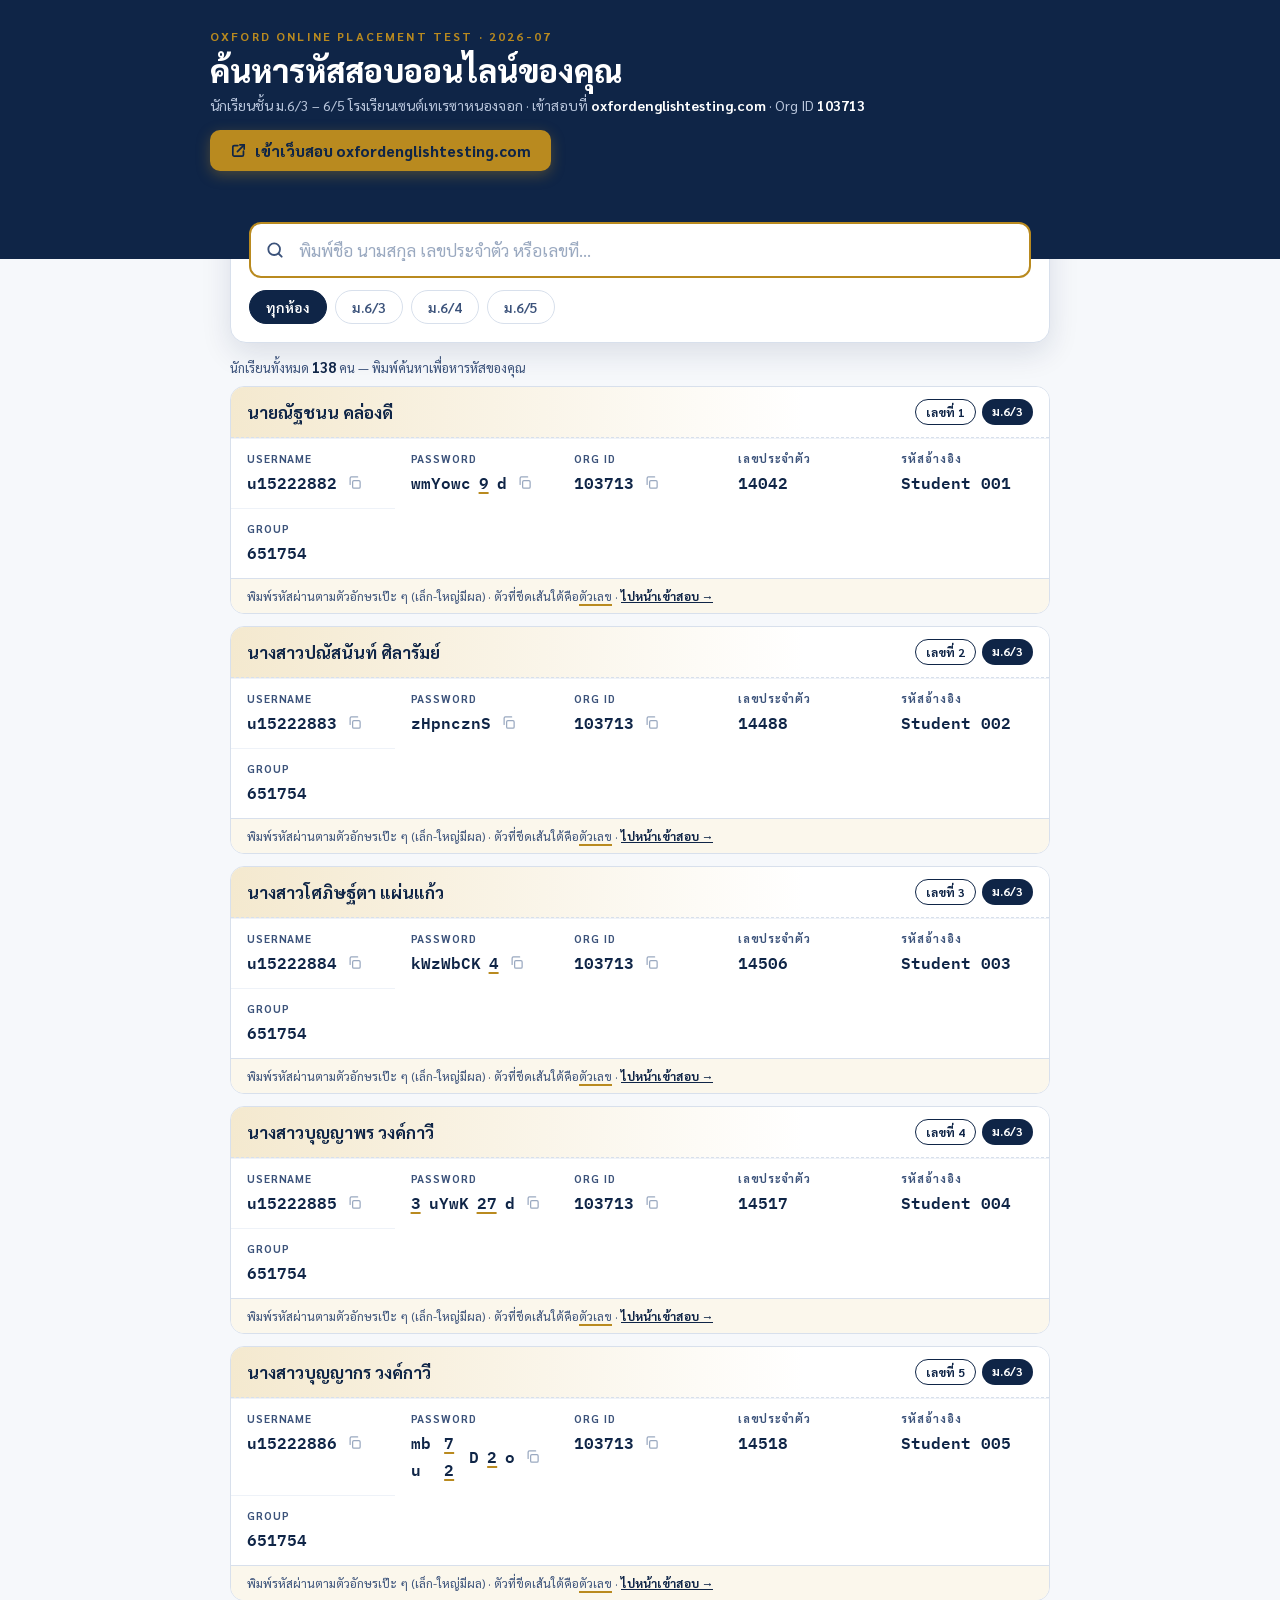
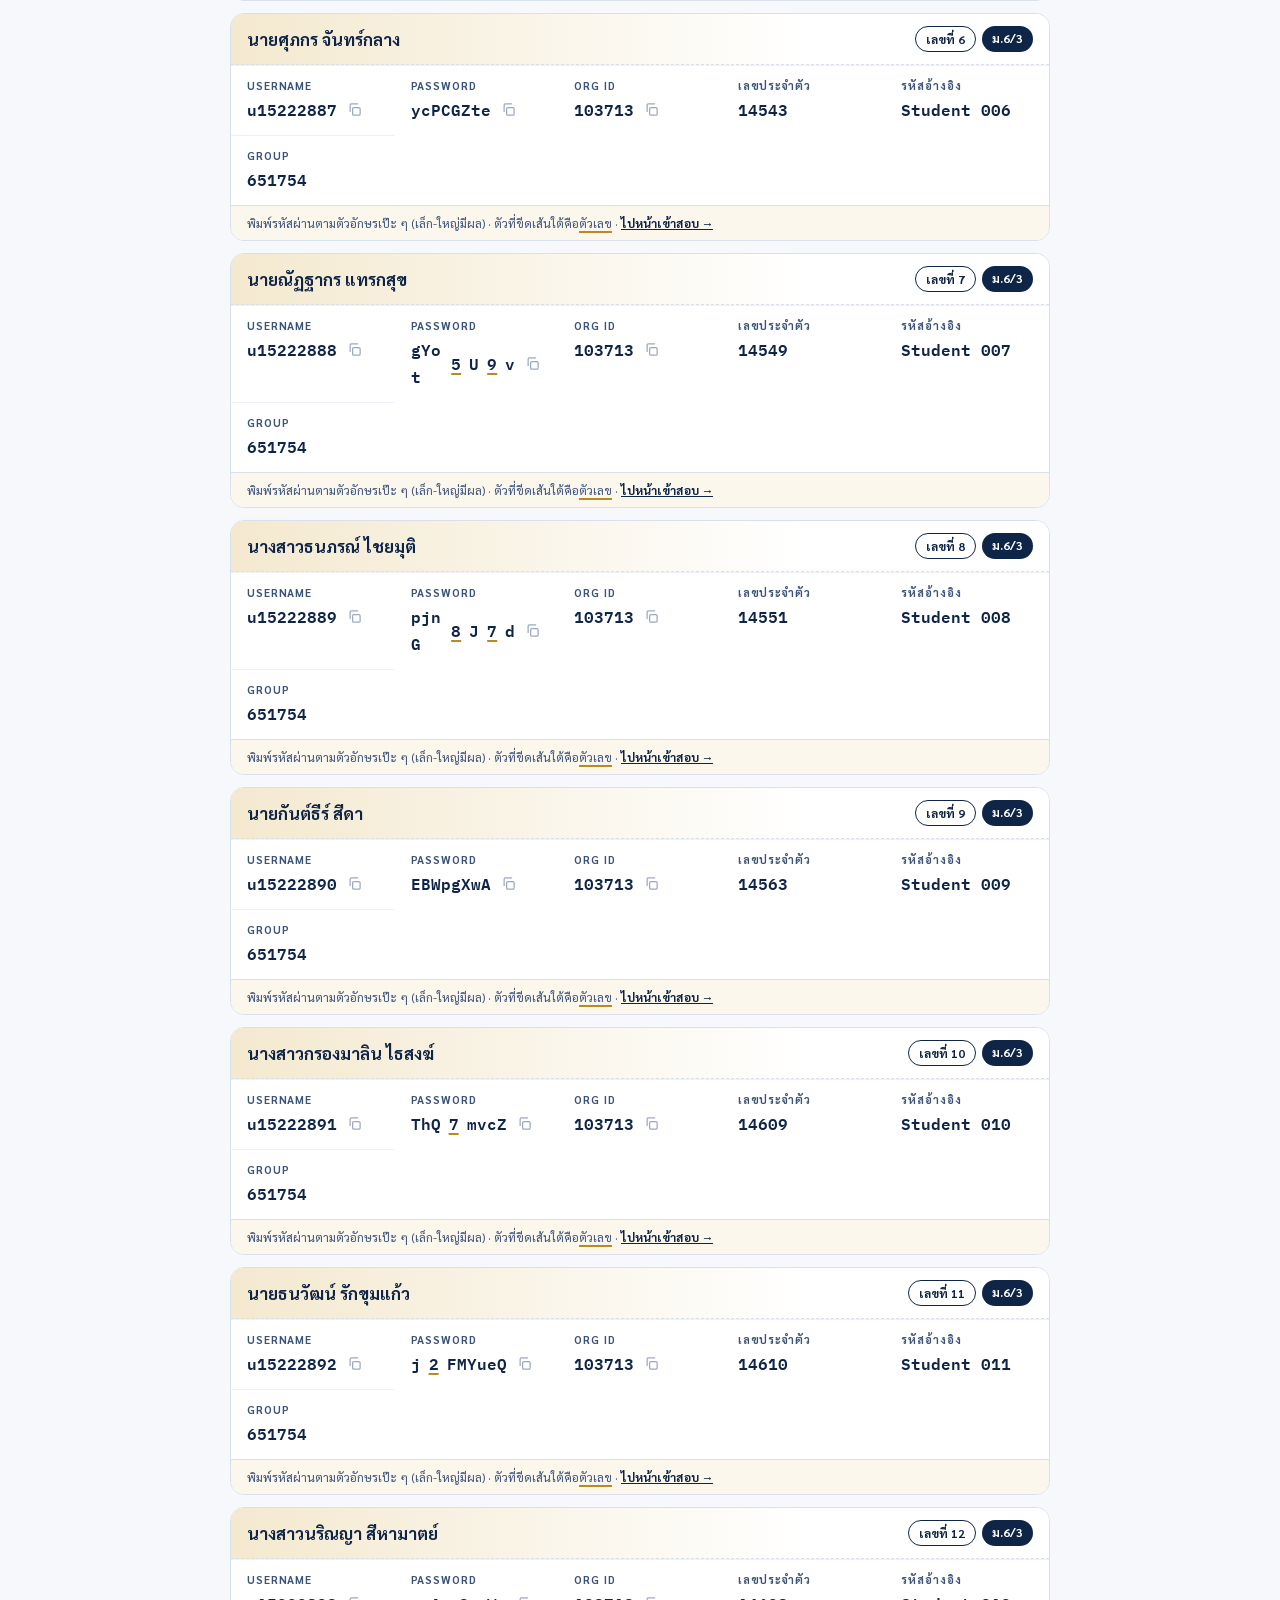
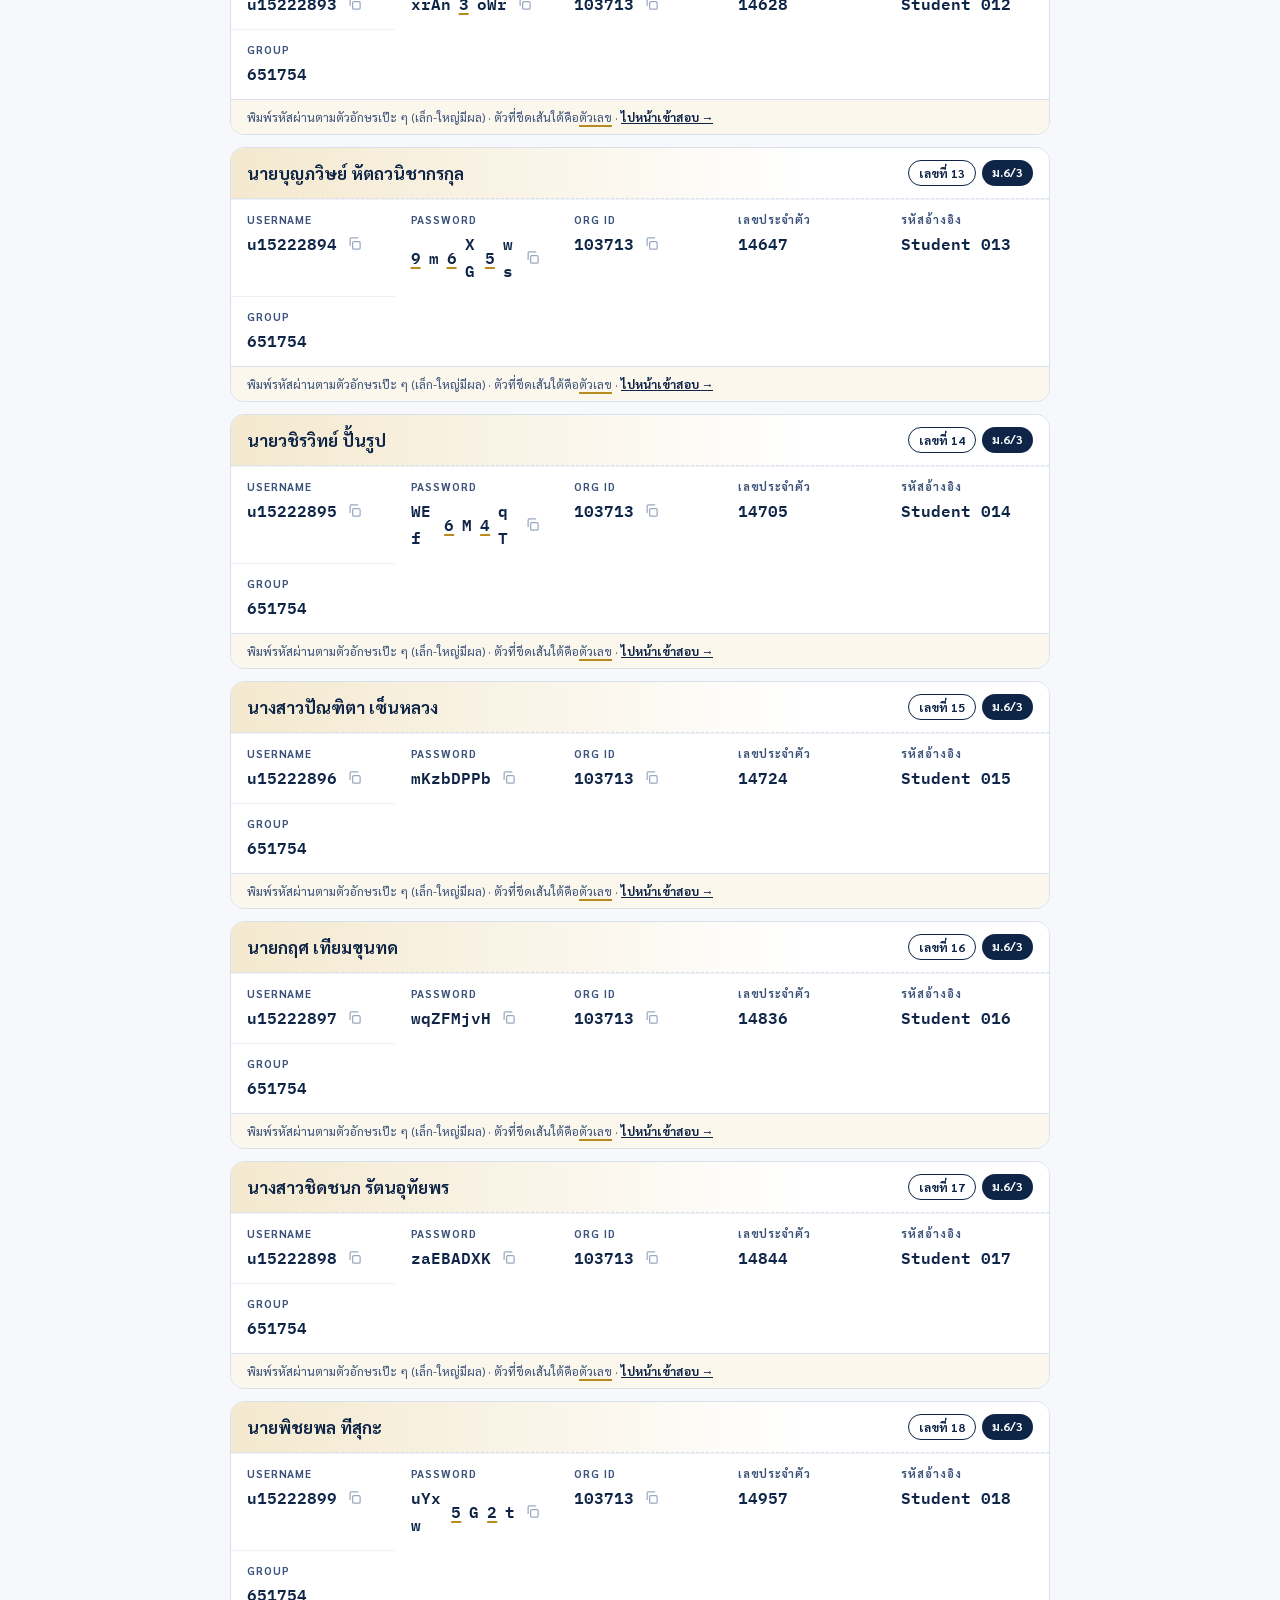
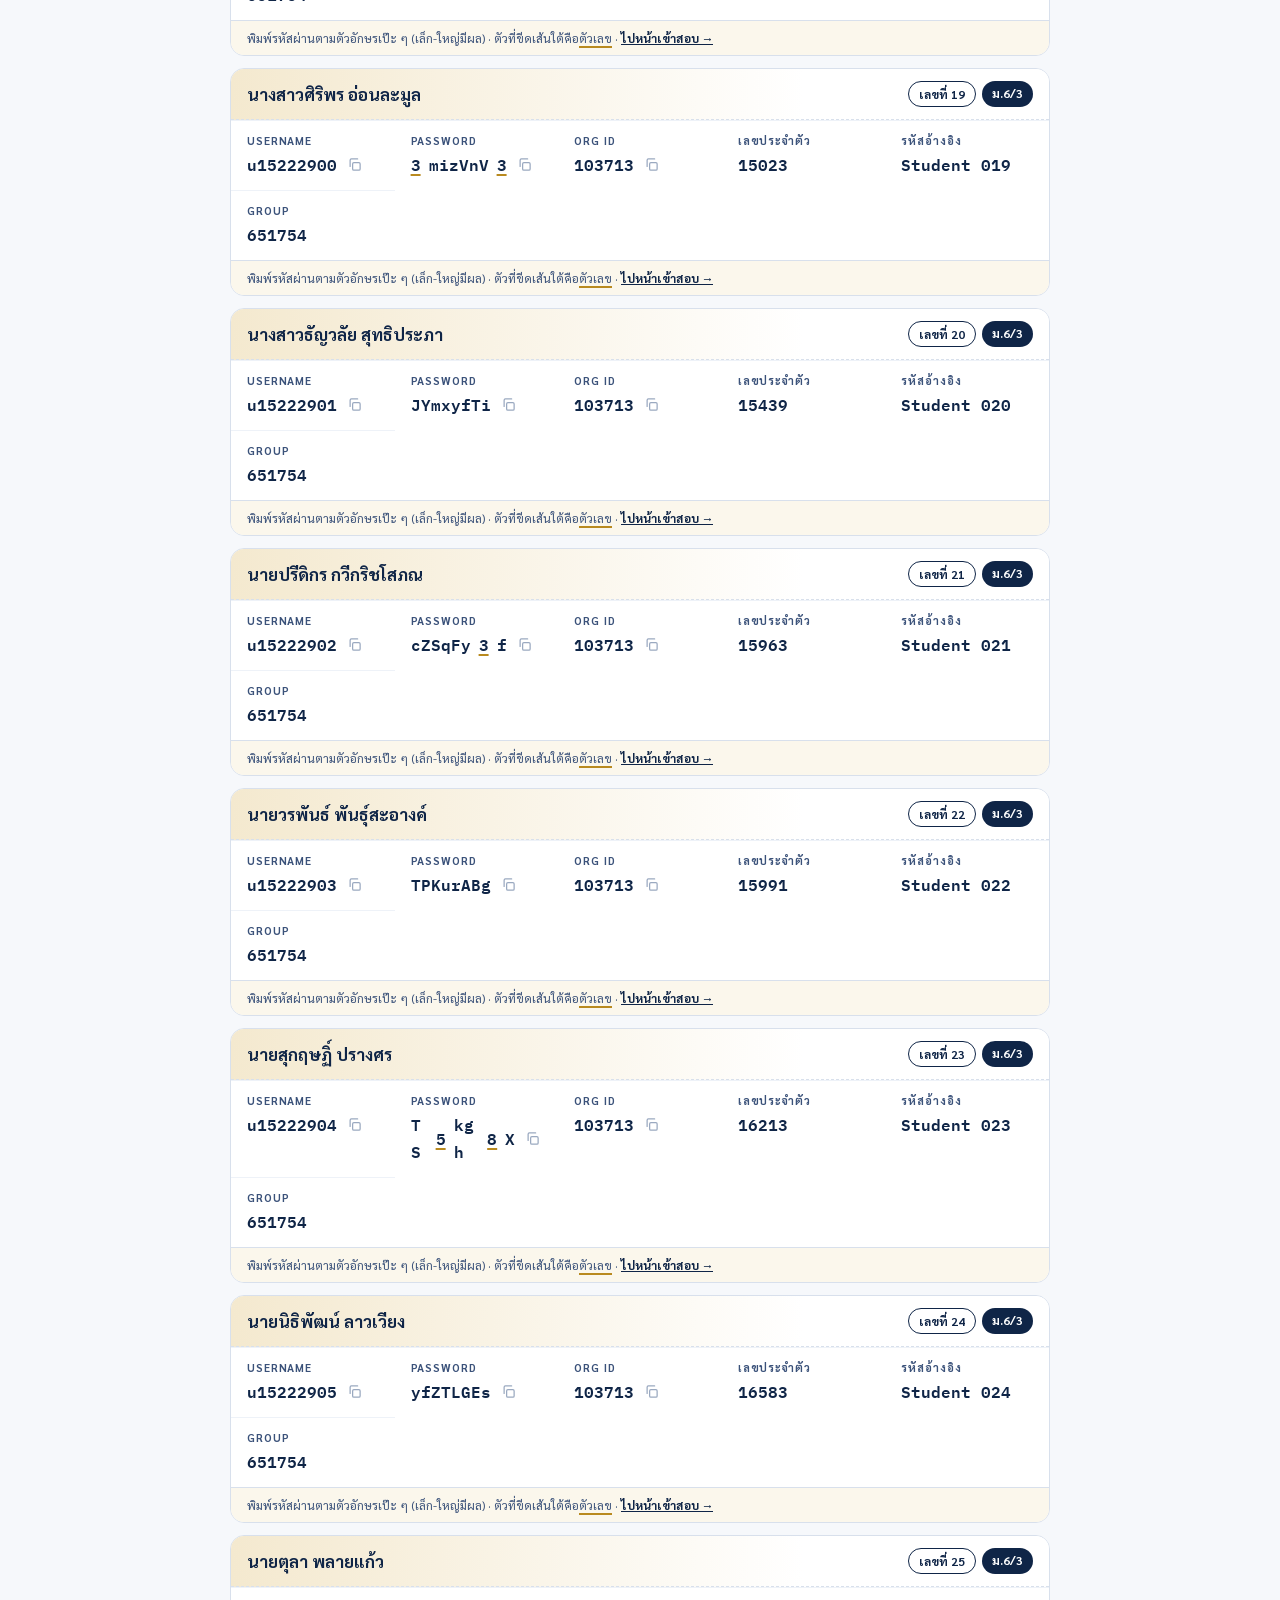
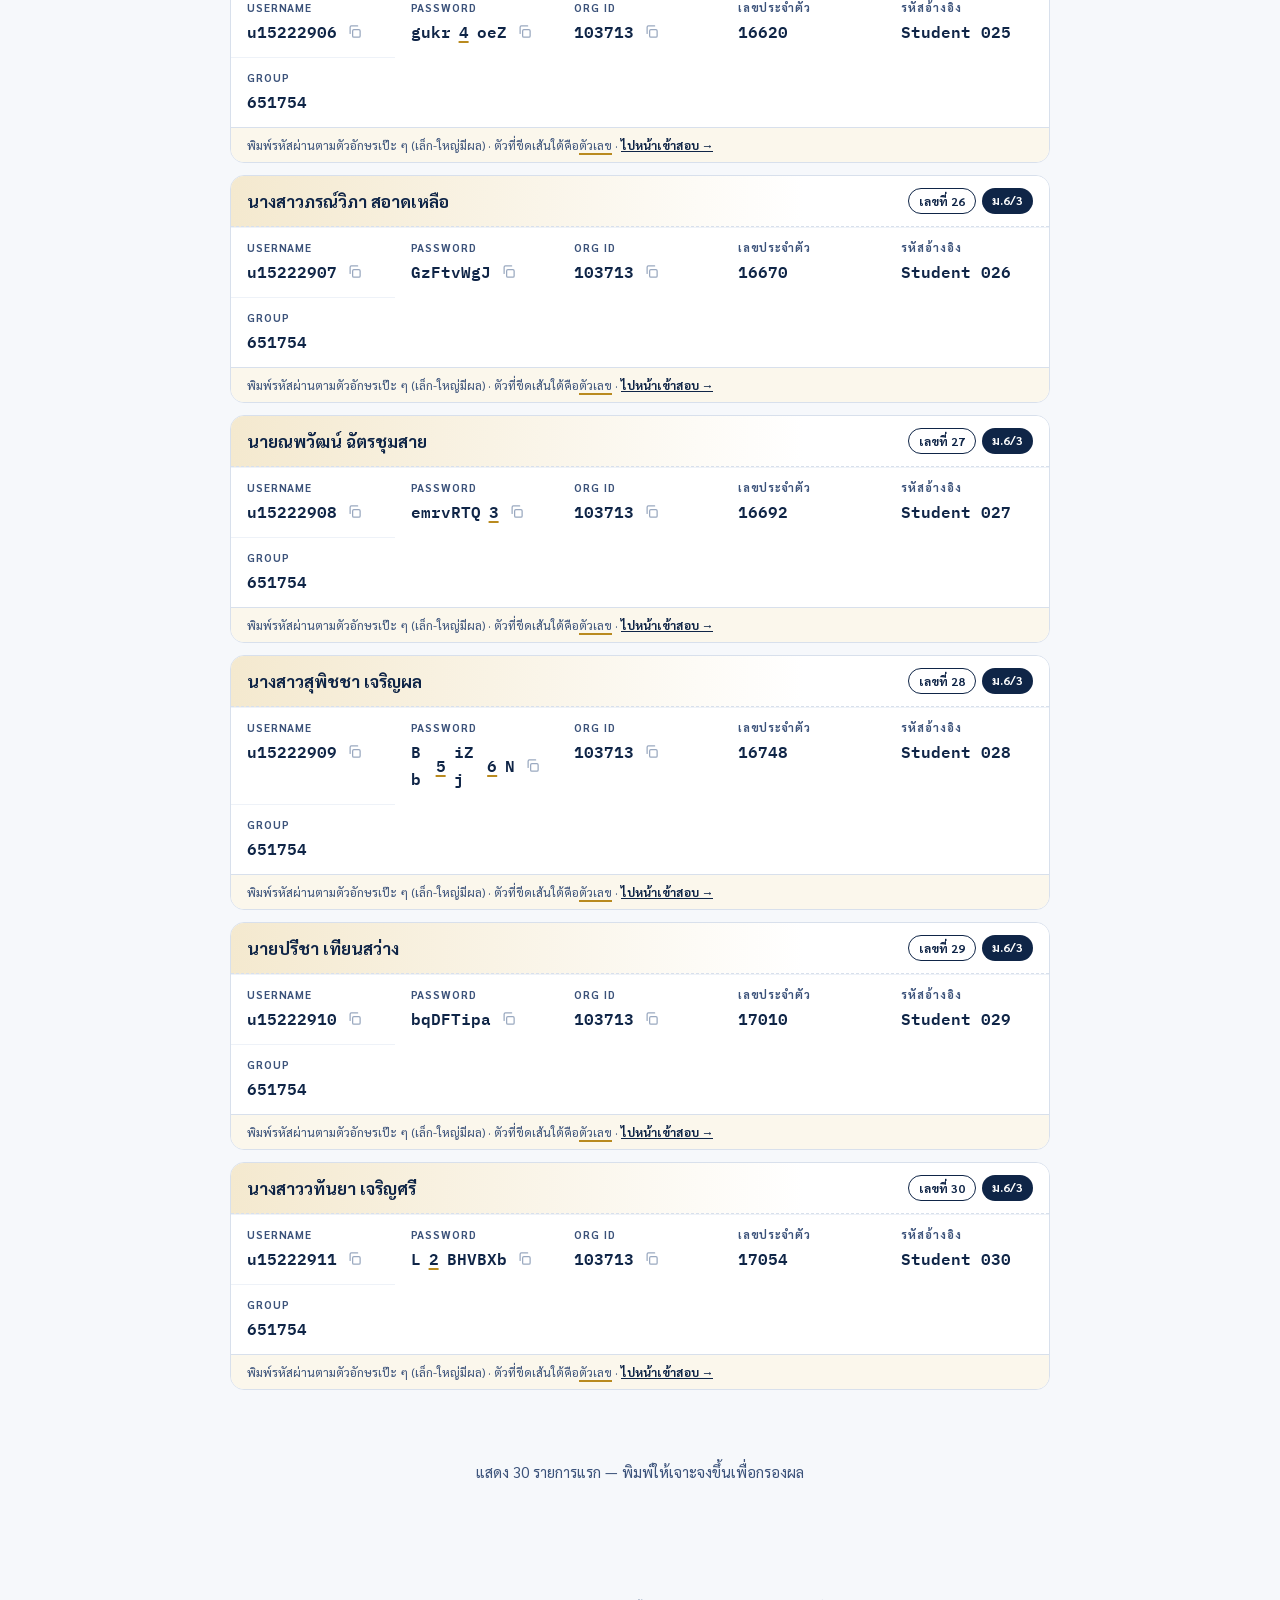
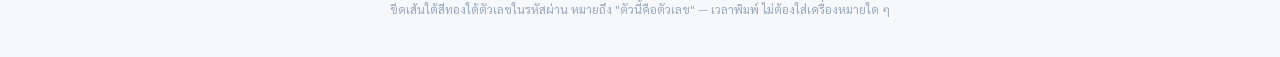
==== commit e408e077: "Enhance navigation and update hint text in index.html Added a button to navigate to the Oxford Engli" ====
--- a/index.html
+++ b/index.html
@@ -26,6 +26,10 @@
 h1{font-size:clamp(22px,4.5vw,32px);font-weight:800;line-height:1.25}
 .sub{margin-top:6px;color:#B9C6DC;font-size:14px}
 .sub b{color:#fff}
+.gobar{display:flex;gap:10px;margin-top:16px;flex-wrap:wrap}
+.gobtn{display:inline-flex;align-items:center;gap:8px;background:var(--gold);color:var(--ink);font-weight:800;font-size:15px;text-decoration:none;padding:11px 20px;border-radius:10px;transition:transform .12s, box-shadow .12s;box-shadow:0 4px 14px rgba(185,138,31,.35)}
+.gobtn:hover{transform:translateY(-1px);box-shadow:0 6px 18px rgba(185,138,31,.45)}
+.gobtn svg{flex-shrink:0}
 .search-wrap{max-width:860px;margin:-56px auto 0;padding:0 20px}
 .search-card{background:var(--card);border:1px solid var(--line);border-radius:16px;box-shadow:0 10px 30px rgba(15,37,71,.12);padding:18px}
 .search-box{position:relative}
@@ -77,6 +81,12 @@
     <div class="eyebrow">Oxford Online Placement Test · 2026-07</div>
     <h1>ค้นหารหัสสอบออนไลน์ของคุณ</h1>
     <div class="sub">นักเรียนชั้น ม.6/3 – 6/5 โรงเรียนเซนต์เทเรซาหนองจอก · เข้าสอบที่ <b>oxfordenglishtesting.com</b> · Org ID <b>103713</b></div>
+    <div class="gobar">
+      <a class="gobtn" href="https://www.oxfordenglishtesting.com" target="_blank" rel="noopener">
+        <svg width="17" height="17" viewBox="0 0 24 24" fill="none" stroke="currentColor" stroke-width="2.4" stroke-linecap="round" stroke-linejoin="round"><path d="M14 4h6v6"/><path d="M20 4 10.5 13.5"/><path d="M19 13v5a2 2 0 0 1-2 2H6a2 2 0 0 1-2-2V7a2 2 0 0 1 2-2h5"/></svg>
+        เข้าเว็บสอบ oxfordenglishtesting.com
+      </a>
+    </div>
   </div>
 </header>
 
@@ -145,7 +155,7 @@
         <div class="field"><div class="lbl">รหัสอ้างอิง</div><div class="val">${esc(d.ref)}</div></div>
         <div class="field"><div class="lbl">Group</div><div class="val">${esc(d.group)}</div></div>
       </div>
-      <div class="hint">พิมพ์รหัสผ่านตามตัวอักษรเป๊ะ ๆ (เล็ก-ใหญ่มีผล) · ตัวที่ขีดเส้นใต้คือ<u>ตัวเลข</u></div>
+      <div class="hint">พิมพ์รหัสผ่านตามตัวอักษรเป๊ะ ๆ (เล็ก-ใหญ่มีผล) · ตัวที่ขีดเส้นใต้คือ<u>ตัวเลข</u> · <a href="https://www.oxfordenglishtesting.com" target="_blank" rel="noopener" style="color:var(--ink);font-weight:700">ไปหน้าเข้าสอบ →</a></div>
     </div>`).join('') + (hits.length>30 ? '<div class="empty"><p>แสดง 30 รายการแรก — พิมพ์ให้เจาะจงขึ้นเพื่อกรองผล</p></div>' : '');
 }
 
